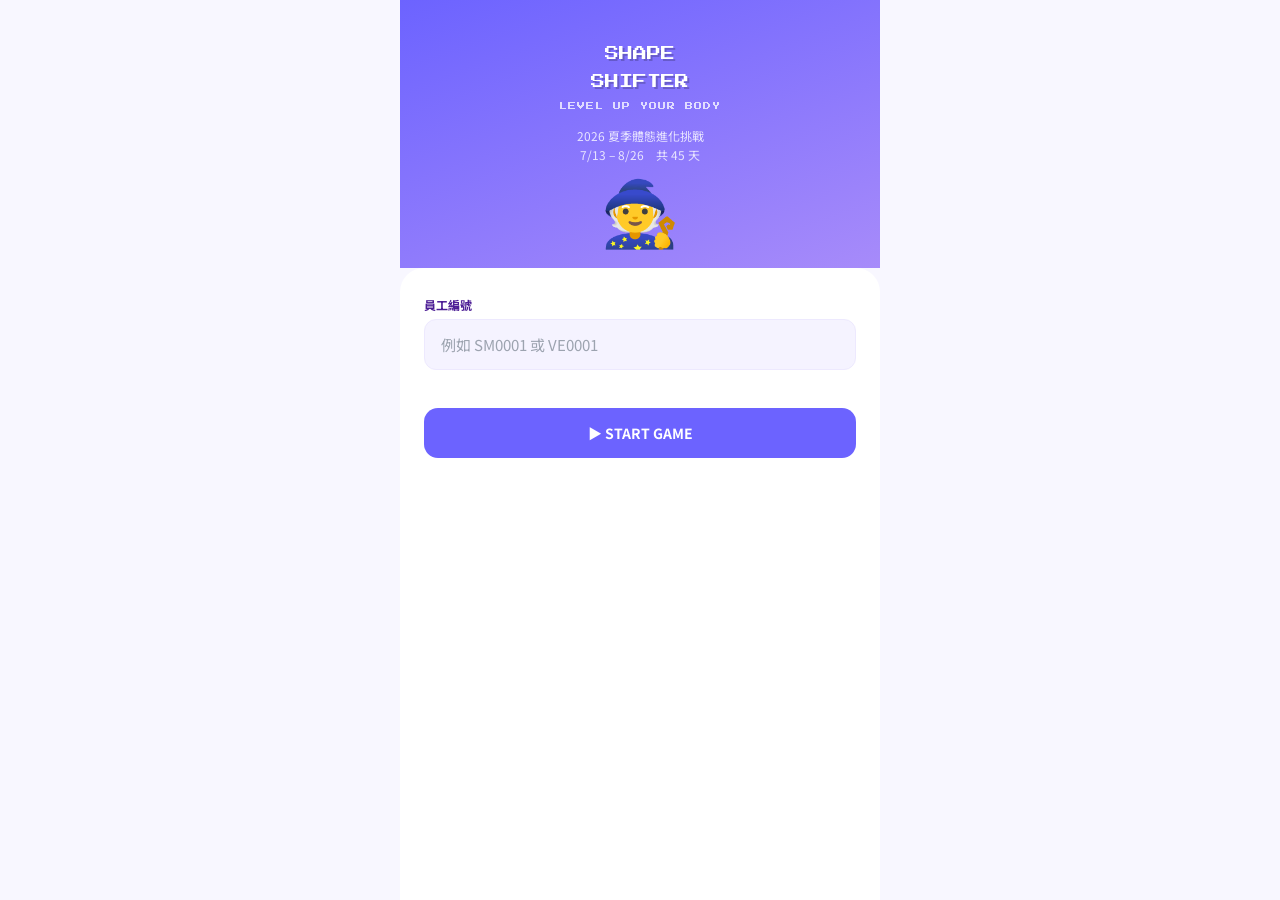
==== index.html @ 813cc16d "Add files via upload" ====
<!DOCTYPE html>
<html lang="zh-TW">
<head>
<meta charset="UTF-8">
<meta name="viewport" content="width=device-width,initial-scale=1,maximum-scale=1,user-scalable=no">
<title>ShapeShifter: Level Up Your Body</title>
<link href="https://fonts.googleapis.com/css2?family=Press+Start+2P&family=Noto+Sans+TC:wght@400;500;700&display=swap" rel="stylesheet">
<style>
:root{
  --purple:#6c63ff;--purple-light:#a78bfa;--purple-pale:#f5f3ff;--purple-border:#ede9fe;
  --purple-dark:#4c1d95;--purple-mid:#7c3aed;
  --gold:#ffd700;--green:#10b981;--orange:#f59e0b;--red:#ef4444;
  --text-dark:#1f2937;--text-mid:#6b7280;--text-light:#9ca3af;
  --white:#ffffff;--bg:#f8f7ff;
}
*{box-sizing:border-box;margin:0;padding:0;-webkit-tap-highlight-color:transparent}
html,body{height:100%;overflow:hidden;font-family:'Noto Sans TC',sans-serif}
body{background:var(--bg);color:var(--text-dark);max-width:480px;margin:0 auto;position:relative}

/* ── APP SHELL ── */
#app{height:100vh;display:flex;flex-direction:column}
#scroll{flex:1;overflow-y:auto;-webkit-overflow-scrolling:touch;background:var(--bg)}
#footer{flex-shrink:0;padding:12px 16px;background:var(--white);border-top:1px solid var(--purple-border);display:none}
#footer.show{display:flex;gap:8px}

/* ── SCREENS ── */
.scr{display:none;min-height:100%}
.scr.on{display:block}

/* ── LOGIN ── */
#scr-login{display:flex;flex-direction:column;min-height:100vh}
.login-hero{background:linear-gradient(160deg,var(--purple) 0%,var(--purple-light) 100%);padding:40px 24px 28px;text-align:center;flex-shrink:0}
.login-pixel-title{font-family:'Press Start 2P',monospace;font-size:14px;color:var(--white);line-height:2;margin-bottom:6px;text-shadow:2px 2px 0 rgba(0,0,0,.2)}
.login-tagline{font-family:'Press Start 2P',monospace;font-size:8px;color:rgba(255,255,255,.75);margin-bottom:16px;letter-spacing:1px}
.login-date{font-size:12px;color:rgba(255,255,255,.8);margin-bottom:12px;line-height:1.6}
.login-chars{font-size:64px;margin-bottom:0;line-height:1;display:block}
.login-body{background:var(--white);border-radius:24px 24px 0 0;padding:28px 24px;flex:1;margin-top:0}
.login-label{font-size:12px;font-weight:700;color:var(--purple-dark);margin-bottom:6px}
.inp{width:100%;background:var(--purple-pale);border:1.5px solid var(--purple-border);border-radius:12px;padding:14px 16px;font-size:15px;font-family:'Noto Sans TC',sans-serif;color:var(--purple-dark);outline:none;transition:border-color .2s;-webkit-appearance:none}
.inp:focus{border-color:var(--purple)}
.inp::placeholder{color:var(--text-light)}
.err{font-size:12px;color:var(--red);min-height:18px;margin:6px 0 0}
.btn-main{width:100%;padding:15px;border:none;border-radius:14px;background:var(--purple);color:var(--white);font-size:14px;font-weight:700;font-family:'Noto Sans TC',sans-serif;cursor:pointer;transition:opacity .15s,transform .1s;margin-top:14px}
.btn-main:active{transform:scale(.97);opacity:.9}
.btn-back{width:80px;flex-shrink:0;padding:14px;border:1.5px solid var(--purple-border);border-radius:14px;background:var(--white);color:var(--purple-mid);font-size:13px;font-weight:700;font-family:'Noto Sans TC',sans-serif;cursor:pointer}
.btn-skip{background:none;border:none;color:var(--text-light);font-size:12px;text-decoration:underline;padding:10px;cursor:pointer;display:block;margin:8px auto 0;font-family:'Noto Sans TC',sans-serif}

/* ── STEP BAR ── */
.stepbar{display:flex;align-items:center;padding:14px 20px;background:var(--white);border-bottom:1px solid var(--purple-border);flex-shrink:0}
.si{display:flex;flex-direction:column;align-items:center;gap:4px;flex:1}
.si-dot{width:30px;height:30px;border-radius:50%;font-size:12px;font-weight:700;display:flex;align-items:center;justify-content:center;transition:all .3s}
.si-dot.done{background:var(--green);color:var(--white)}
.si-dot.now{background:var(--purple);color:var(--white);box-shadow:0 0 0 4px var(--purple-border)}
.si-dot.wait{background:var(--purple-pale);color:var(--text-light);border:1.5px solid var(--purple-border)}
.si-lbl{font-size:9px;font-weight:700}
.si-lbl.done{color:var(--green)}
.si-lbl.now{color:var(--purple)}
.si-lbl.wait{color:var(--text-light)}
.si-line{flex:1;height:2px;border-radius:2px;margin-bottom:18px}
.si-line.done{background:var(--green)}
.si-line.wait{background:var(--purple-border)}

/* ── STEP PAGES ── */
.step-body{padding:20px 20px 0;display:flex;flex-direction:column;min-height:calc(100vh - 120px)}
.step-title{font-size:17px;font-weight:700;color:var(--purple-dark);margin-bottom:5px}
.step-sub{font-size:12px;color:var(--purple-mid);margin-bottom:20px;line-height:1.6}

/* ── GROUP SELECT ── */
.group-tabs{display:grid;grid-template-columns:1fr 1fr;gap:10px;margin-bottom:16px}
.gtab{padding:14px 8px;border-radius:14px;text-align:center;font-size:13px;font-weight:700;cursor:pointer;border:2px solid var(--purple-border);color:var(--text-light);background:var(--purple-pale);transition:all .2s}
.gtab.fat-on{border-color:#fb923c;color:#c2410c;background:#fff7ed}
.gtab.muscle-on{border-color:#60a5fa;color:#1d4ed8;background:#eff6ff}
.group-lock{font-size:11px;color:var(--text-light);background:var(--purple-pale);border-radius:8px;padding:8px 12px;margin-bottom:16px;line-height:1.5}

/* ── CHAR GRID ── */
.char-grid{display:grid;grid-template-columns:repeat(3,1fr);gap:8px}
.char-card{background:var(--white);border:2px solid var(--purple-border);border-radius:14px;padding:12px 6px;text-align:center;cursor:pointer;transition:all .15s}
.char-card:active{transform:scale(.95)}
.char-card.sel{border-color:var(--purple);background:var(--purple-pale);box-shadow:0 0 0 3px var(--purple-border)}
.char-em{font-size:28px;margin-bottom:6px}
.char-nm{font-size:12px;font-weight:700;color:var(--purple-dark)}
.char-sl{font-size:9px;color:var(--purple-mid);margin-top:3px;line-height:1.4}

/* ── INBODY FORM ── */
.form-group{margin-bottom:16px}
.form-lbl{font-size:12px;font-weight:700;color:var(--purple-dark);margin-bottom:6px;display:block}
.unit-row{display:flex;gap:8px;align-items:center}
.unit-tag{font-size:13px;color:var(--text-mid);white-space:nowrap}

/* ── HUD ── */
.hud{background:linear-gradient(135deg,var(--purple),var(--purple-light));padding:12px 16px;display:flex;align-items:center;gap:12px}
.hud-ava{width:46px;height:46px;background:rgba(255,255,255,.2);border-radius:50%;display:flex;align-items:center;justify-content:center;font-size:22px;border:2px solid rgba(255,255,255,.5);flex-shrink:0}
.hud-info{flex:1;min-width:0}
.hud-name{font-size:14px;font-weight:700;color:var(--white);white-space:nowrap;overflow:hidden;text-overflow:ellipsis}
.hud-title{font-size:10px;color:rgba(255,255,255,.8);margin-top:2px}
.hud-lv{height:4px;background:rgba(255,255,255,.25);border-radius:2px;margin-top:6px;overflow:hidden}
.hud-lv-fill{height:4px;background:var(--white);border-radius:2px;transition:width .6s}
.hud-lv-hint{font-size:9px;color:rgba(255,255,255,.7);margin-top:2px}
.hud-pts{text-align:right;flex-shrink:0}
.hud-pts-n{font-size:22px;font-weight:700;color:var(--white);line-height:1}
.hud-pts-l{font-size:10px;color:rgba(255,255,255,.75)}

/* ── MAP ── */
.map-wrap{background:#13103a;padding:10px 14px;border-bottom:1px solid var(--purple-border)}
.map-lbl{font-family:'Press Start 2P',monospace;font-size:7px;color:#a78bfa;margin-bottom:6px}

/* ── SECTION ── */
.sec-hd{font-size:13px;font-weight:700;color:var(--text-mid);margin:14px 16px 8px;display:flex;align-items:center;justify-content:space-between}
.sec-btn{font-size:11px;padding:3px 10px;border:1px solid var(--purple-border);border-radius:8px;background:var(--white);cursor:pointer;color:var(--purple-mid)}

/* ── QUEST ── */
.quest-list{padding:0 12px;display:flex;flex-direction:column;gap:8px}
.quest-item{background:var(--white);border:1px solid var(--purple-border);border-radius:14px;padding:11px 13px;display:flex;align-items:center;gap:10px;box-shadow:0 1px 3px rgba(108,99,255,.06)}
.q-icon{width:36px;height:36px;border-radius:10px;display:flex;align-items:center;justify-content:center;font-size:18px;flex-shrink:0}
.q-body{flex:1;min-width:0}
.q-title{font-size:12px;font-weight:700;color:var(--purple-dark)}
.q-desc{font-size:10px;color:var(--purple-mid);margin-top:2px}
.q-btn{font-size:11px;padding:6px 10px;border-radius:9px;border:none;font-weight:700;cursor:pointer;white-space:nowrap;flex-shrink:0;font-family:'Noto Sans TC',sans-serif}
.q-btn.todo{background:var(--purple-pale);color:var(--purple)}
.q-btn.pending{background:#fff3cd;color:#856404}
.q-btn.done{background:#d4edda;color:#155724}

/* ── WEEKLY ── */
.weekly-card{background:var(--white);border:1px solid var(--purple-border);border-radius:14px;padding:12px 14px;margin:0 12px;box-shadow:0 1px 3px rgba(108,99,255,.06)}
.w-row{display:flex;align-items:center;gap:8px;margin-bottom:8px}
.w-row:last-child{margin-bottom:0}
.w-lbl{font-size:11px;font-weight:700;color:var(--purple-dark);width:68px;flex-shrink:0}
.w-slots{display:flex;gap:5px;flex:1}
.w-slot{width:30px;height:30px;border-radius:8px;border:1.5px solid var(--purple-border);display:flex;align-items:center;justify-content:center;font-size:13px;background:var(--purple-pale)}
.w-slot.done{background:#d4edda;border-color:#28a745}
.w-slot.combo{background:#fff3cd;border-color:#ffc107}
.w-bonus{font-size:10px;color:var(--orange);font-weight:700}
.w-bonus.dim{color:var(--text-light);font-weight:400}

/* ── JELLY ── */
.jelly-card{background:var(--white);border:1px solid var(--purple-border);border-radius:14px;padding:12px 14px;margin:0 12px;display:flex;align-items:flex-start;gap:10px;box-shadow:0 1px 3px rgba(108,99,255,.06)}
.jelly-slots{display:flex;gap:5px;margin-top:6px}
.j-slot{width:26px;height:26px;border-radius:50%;border:1.5px solid var(--purple-border);display:flex;align-items:center;justify-content:center;font-size:13px;background:var(--purple-pale)}
.j-slot.earned{background:#d4edda;border-color:#28a745}
.jelly-pb{height:4px;background:var(--purple-pale);border-radius:2px;overflow:hidden;margin-top:6px}
.jelly-pf{height:4px;background:var(--green);border-radius:2px;transition:width .5s}

/* ── REWARDS ── */
.reward-grid{display:grid;grid-template-columns:1fr 1fr;gap:8px;padding:0 12px}
.reward-card{background:var(--white);border:1px solid var(--purple-border);border-radius:14px;padding:12px;text-align:center;box-shadow:0 1px 3px rgba(108,99,255,.06)}
.r-icon{font-size:26px;margin-bottom:6px}
.r-title{font-size:12px;font-weight:700;color:var(--purple-dark);margin-bottom:4px}
.r-cond{font-size:10px;color:var(--purple-mid);line-height:1.5}
.r-pb{height:4px;background:var(--purple-pale);border-radius:2px;margin-top:8px;overflow:hidden}
.r-pf{height:4px;border-radius:2px;transition:width .5s}
.r-val{font-size:10px;color:var(--text-light);margin-top:5px}

/* ── RANK FILTER ── */
.rank-filter-btn{padding:6px 14px;border-radius:20px;border:1.5px solid var(--purple-border);background:var(--white);color:var(--text-mid);font-size:12px;font-weight:700;cursor:pointer;font-family:'Noto Sans TC',sans-serif;transition:all .15s}
.rank-filter-btn.active{background:var(--purple);border-color:var(--purple);color:var(--white)}
.rank-filter-btn:active{transform:scale(.95)}
.rank-card{background:var(--white);border:1px solid var(--purple-border);border-radius:14px;padding:12px;margin:0 12px;box-shadow:0 1px 3px rgba(108,99,255,.06)}
.rank-row{display:flex;align-items:center;gap:8px;padding:7px 0;border-bottom:1px solid var(--purple-border)}
.rank-row:last-child{border-bottom:none}
.rank-row.me{background:var(--purple-pale);border-radius:10px;padding:7px 8px;margin:0 -8px}
.rn{width:24px;height:24px;border-radius:50%;display:flex;align-items:center;justify-content:center;font-size:11px;font-weight:700;flex-shrink:0}
.rn.g{background:var(--gold);color:#3a2a00}
.rn.s{background:#e2e8f0;color:#475569}
.rn.b{background:#fde8d0;color:#9a3412}
.rn.n{background:var(--purple-pale);color:var(--text-light)}
.r-name{flex:1;font-size:13px;color:var(--text-dark)}
.r-pts{font-size:13px;font-weight:700;color:var(--purple)}
.r-tag{font-size:10px;padding:2px 6px;border-radius:6px}

/* ── SPELL ── */
.spell-card{background:var(--white);border:1px solid var(--purple-border);border-radius:14px;padding:12px 14px;margin:0 12px;box-shadow:0 1px 3px rgba(108,99,255,.06)}
.spell-boxes{display:flex;gap:4px;flex-wrap:wrap;margin:8px 0}
.sbox{width:28px;height:32px;border-radius:6px;border:1.5px solid var(--purple-border);display:flex;align-items:center;justify-content:center;font-size:13px;font-weight:700;background:var(--purple-pale);color:var(--text-light)}
.sbox.f{background:var(--purple-pale);border-color:var(--purple);color:var(--purple)}
.sbox.c{background:#d4edda;border-color:#28a745;color:#155724}

/* ── PROFILE ── */
.profile-section{padding:0 12px 10px}
.profile-card{background:var(--white);border:1px solid var(--purple-border);border-radius:14px;padding:14px;margin-bottom:10px;box-shadow:0 1px 3px rgba(108,99,255,.06)}
.p-row{display:flex;align-items:center;justify-content:space-between;padding:7px 0;border-bottom:1px solid var(--purple-border)}
.p-row:last-child{border-bottom:none}
.p-lbl{font-size:12px;color:var(--text-mid)}
.p-val{font-size:13px;font-weight:700;color:var(--purple-dark)}
.p-badge{font-size:12px;padding:3px 10px;border-radius:8px;font-weight:700}
.lock-tag{font-size:10px;color:var(--text-light);padding:2px 7px;background:var(--purple-pale);border-radius:6px}
.change-btn{width:100%;padding:10px;background:var(--purple-pale);border:1px solid var(--purple-border);border-radius:10px;color:var(--purple);cursor:pointer;font-size:13px;font-weight:700;margin-top:10px;font-family:'Noto Sans TC',sans-serif}
.logout-btn{width:calc(100% - 24px);margin:0 12px;padding:12px;background:var(--white);border:1.5px solid #fca5a5;border-radius:12px;color:var(--red);cursor:pointer;font-size:13px;font-weight:700;font-family:'Noto Sans TC',sans-serif}

/* ── NAV BAR ── */
.nav-bar{position:fixed;bottom:0;left:50%;transform:translateX(-50%);width:100%;max-width:480px;background:var(--white);border-top:1px solid var(--purple-border);display:none;z-index:100}
.nav-bar.show{display:flex}
.nav-btn{flex:1;padding:10px 0 12px;background:none;border:none;font-size:10px;font-weight:700;color:var(--text-light);cursor:pointer;display:flex;flex-direction:column;align-items:center;gap:3px;font-family:'Noto Sans TC',sans-serif}
.nav-btn .ni{font-size:20px}
.nav-btn.active{color:var(--purple)}

/* ── UPLOAD MODAL ── */
.modal-bg{display:none;position:fixed;inset:0;background:rgba(76,29,149,.6);z-index:200;align-items:flex-end;justify-content:center}
.modal-bg.open{display:flex}
.modal-sheet{background:var(--white);border-radius:24px 24px 0 0;padding:20px;width:100%;max-width:480px;max-height:90vh;overflow-y:auto}
.modal-title{font-size:15px;font-weight:700;color:var(--purple-dark);margin-bottom:4px}
.modal-desc{font-size:12px;color:var(--purple-mid);margin-bottom:12px}
.upload-zone{border:2px dashed var(--purple-border);border-radius:14px;padding:28px 20px;text-align:center;cursor:pointer;background:var(--purple-pale);transition:border-color .2s}
.upload-zone:active{border-color:var(--purple)}
.upload-zone input{display:none}
.preview-wrap{width:55%;aspect-ratio:9/16;margin:12px auto;border-radius:12px;overflow:hidden;display:none;background:var(--purple-pale);border:1px solid var(--purple-border)}
.preview-wrap img{width:100%;height:100%;object-fit:contain}
.upload-ok{background:#d4edda;border:1px solid #28a745;color:#155724;border-radius:10px;padding:10px;text-align:center;font-size:13px;font-weight:700;margin-top:10px;display:none}
.modal-btns{display:flex;gap:8px;margin-top:12px}

.q-weekly{display:flex;align-items:center;gap:3px;margin-top:5px;flex-wrap:wrap}
.q-dot{width:16px;height:16px;border-radius:4px;display:flex;align-items:center;justify-content:center;font-size:9px;font-weight:700;border:1px solid var(--purple-border);background:var(--purple-pale);color:var(--text-light)}
.q-dot.done{background:#d4edda;border-color:#28a745;color:#155724}
.q-dot.combo{background:#fff3cd;border-color:#ffc107;color:#856404}
.q-weekly-txt{font-size:10px;color:var(--purple-mid);margin-left:2px}
.team-card{background:var(--white);border:1px solid var(--purple-border);border-radius:14px;padding:14px;margin:0 12px 10px;box-shadow:0 1px 3px rgba(108,99,255,.06)}
.team-header{display:flex;align-items:center;justify-content:space-between;margin-bottom:10px}
.team-name{font-size:15px;font-weight:700;color:var(--purple-dark)}
.team-code{font-size:11px;color:var(--text-light);background:var(--purple-pale);padding:3px 8px;border-radius:6px}
.team-member{display:flex;align-items:center;gap:8px;padding:7px 0;border-bottom:1px solid var(--purple-border)}
.team-member:last-child{border-bottom:none}
.team-member-name{flex:1;font-size:13px;color:var(--text-dark)}
.team-member-pts{font-size:13px;font-weight:700;color:var(--purple)}
.team-member-tag{font-size:10px;padding:2px 6px;border-radius:6px}
.team-join-area{display:flex;flex-direction:column;gap:10px}
.team-join-inp{display:flex;gap:8px}
.reward-choice{background:var(--purple-pale);border:2px solid var(--purple-border);border-radius:14px;padding:14px;cursor:pointer;transition:all .15s}
.reward-choice:active{transform:scale(.97)}
.reward-choice.selected{border-color:var(--purple);background:#ede9fe;box-shadow:0 0 0 3px var(--purple-border)}
.toast{position:fixed;bottom:90px;left:50%;transform:translateX(-50%);background:var(--purple-dark);color:var(--white);padding:10px 20px;border-radius:12px;font-size:13px;font-weight:700;z-index:300;opacity:0;transition:opacity .3s;pointer-events:none;white-space:nowrap}
.toast.show{opacity:1}
</style>
</head>
<body>
<div id="app">
  <div id="scroll">

    <!-- LOGIN -->
    <div id="scr-login" class="scr on">
      <div class="login-hero">
        <div class="login-pixel-title">SHAPE<br>SHIFTER</div>
        <div class="login-tagline">LEVEL UP YOUR BODY</div>
        <div class="login-date">2026 夏季體態進化挑戰<br>7/13 – 8/26　共 45 天</div>
        <div class="login-chars">🧙</div>
      </div>
      <div class="login-body">
        <div class="login-label">員工編號</div>
        <input class="inp" id="emp-inp" type="text" placeholder="例如 SM0001 或 VE0001" autocomplete="off" autocapitalize="characters"/>
        <div class="err" id="login-err"></div>
        <button class="btn-main" id="btn-login">▶ START GAME</button>
      </div>
    </div>

    <!-- STEP 2: GROUP & CHAR -->
    <div id="scr-group" class="scr">
      <div class="stepbar">
        <div class="si"><div class="si-dot done">✓</div><div class="si-lbl done">登入</div></div>
        <div class="si-line done"></div>
        <div class="si"><div class="si-dot now">2</div><div class="si-lbl now">角色</div></div>
        <div class="si-line wait"></div>
        <div class="si"><div class="si-dot wait">3</div><div class="si-lbl wait">暱稱</div></div>
        <div class="si-line wait"></div>
        <div class="si"><div class="si-dot wait">4</div><div class="si-lbl wait">目標</div></div>
      </div>
      <div class="step-body">
        <div class="step-title" id="group-title">選擇組別與角色</div>
        <div class="step-sub" id="group-sub">組別選定後不能更換，角色之後隨時可改</div>
        <div class="group-tabs" id="group-tabs">
          <div class="gtab" id="tab-fat">⚡ 減脂組</div>
          <div class="gtab" id="tab-muscle">💪 增肌組</div>
        </div>
        <div class="group-lock" id="group-lock">⚠️ 組別選定後即開始你的進化旅程，無法更換</div>
        <div class="char-grid" id="char-grid"></div>
      </div>
    </div>

    <!-- STEP 3: NICKNAME -->
    <div id="scr-nick" class="scr">
      <div class="stepbar">
        <div class="si"><div class="si-dot done">✓</div><div class="si-lbl done">登入</div></div>
        <div class="si-line done"></div>
        <div class="si"><div class="si-dot done">✓</div><div class="si-lbl done">角色</div></div>
        <div class="si-line done"></div>
        <div class="si"><div class="si-dot now">3</div><div class="si-lbl now">暱稱</div></div>
        <div class="si-line wait"></div>
        <div class="si"><div class="si-dot wait">4</div><div class="si-lbl wait">目標</div></div>
      </div>
      <div class="step-body">
        <div class="step-title">設定冒險者暱稱</div>
        <div class="step-sub">排行榜上顯示的名稱，之後隨時可改</div>
        <input class="inp" id="nick-inp" type="text" placeholder="輸入暱稱（最多8字）" maxlength="8" autocomplete="off"/>
        <div class="err" id="nick-err"></div>
      </div>
    </div>

    <!-- STEP 4: INBODY -->
    <div id="scr-inbody" class="scr">
      <div class="stepbar">
        <div class="si"><div class="si-dot done">✓</div><div class="si-lbl done">登入</div></div>
        <div class="si-line done"></div>
        <div class="si"><div class="si-dot done">✓</div><div class="si-lbl done">角色</div></div>
        <div class="si-line done"></div>
        <div class="si"><div class="si-dot done">✓</div><div class="si-lbl done">暱稱</div></div>
        <div class="si-line done"></div>
        <div class="si"><div class="si-dot now">4</div><div class="si-lbl now">目標</div></div>
      </div>
      <div class="step-body">
        <div class="step-title">設定體態目標</div>
        <div class="step-sub">根據 InBody 前測數據填寫差距即可，不需填真實數值，保護隱私。</div>
        <div id="inbody-form"></div>
        <button class="btn-skip" id="btn-skip">跳過，稍後再填</button>
      </div>
    </div>

    <!-- MAIN -->
    <div id="scr-main" class="scr" style="padding-bottom:70px">
      <div class="hud">
        <div class="hud-ava" id="hud-ava">⚔️</div>
        <div class="hud-info">
          <div class="hud-name" id="hud-name">冒險者</div>
          <div class="hud-title" id="hud-title">體態實習生</div>
          <div class="hud-lv"><div class="hud-lv-fill" id="hud-lv-fill" style="width:0%"></div></div>
          <div class="hud-lv-hint" id="hud-lv-hint"></div>
        </div>
        <div class="hud-pts">
          <div class="hud-pts-n" id="hud-pts">0</div>
          <div class="hud-pts-l">積分</div>
          <div style="margin-top:4px"><button id="btn-refresh" style="font-size:9px;padding:2px 6px;border:1px solid rgba(255,255,255,.4);border-radius:6px;background:transparent;color:rgba(255,255,255,.8);cursor:pointer">↻ 更新</button></div>
        </div>
      </div>

      <div class="map-wrap">
        <div class="map-lbl">45-DAY QUEST　DAY <span id="map-day">1</span>/45</div>
        <div style="overflow-x:auto">
          <svg id="map-svg" viewBox="0 0 640 90" width="100%" style="display:block;min-width:320px">
            <rect width="640" height="90" fill="#1a1a3a"/>
            <rect x="0" y="58" width="640" height="32" fill="#2d1b69"/>
            <rect x="0" y="52" width="640" height="8" fill="#3d2b79"/>
            <!-- 樹木裝飾 -->
            <rect x="20" y="28" width="10" height="24" fill="#4a2d9a"/>
            <rect x="14" y="16" width="22" height="16" fill="#6c63ff"/>
            <rect x="80" y="32" width="8" height="20" fill="#4a2d9a"/>
            <rect x="74" y="22" width="20" height="14" fill="#6c63ff"/>
            <rect x="390" y="26" width="10" height="24" fill="#4a2d9a"/>
            <rect x="384" y="14" width="22" height="16" fill="#6c63ff"/>
            <!-- 終點城堡 -->
            <rect x="552" y="14" width="20" height="38" fill="#a78bfa"/>
            <rect x="555" y="4" width="14" height="14" fill="#c4b5fd"/>
            <rect x="551" y="0" width="22" height="6" fill="#ede9fe"/>
            <rect x="560" y="-4" width="5" height="8" fill="#ede9fe"/>
            <text x="572" y="12" fill="#ffd700" font-size="10" font-family="monospace">★</text>
            <!-- 格子和角色 -->
            <g id="map-cells"></g>
            <g id="player-dot">
              <ellipse cx="0" cy="54" rx="9" ry="4" fill="#a78bfa" opacity="0.4"/>
              <rect x="-6" y="40" width="12" height="14" rx="2" fill="#e8b87a"/>
              <rect x="-4" y="33" width="8" height="9" rx="4" fill="#f5c9a0"/>
              <ellipse cx="-1.5" cy="37" rx="1.3" ry="1.6" fill="#3a2010"/>
              <ellipse cx="2.5" cy="37" rx="1.3" ry="1.6" fill="#3a2010"/>
              <ellipse cx="-1" cy="36.3" rx=".5" ry=".5" fill="#fff"/>
              <ellipse cx="3" cy="36.3" rx=".5" ry=".5" fill="#fff"/>
              <rect x="-6" y="54" width="5" height="5" rx="1" fill="#6c63ff"/>
              <rect x="1" y="54" width="5" height="5" rx="1" fill="#6c63ff"/>
              <rect x="-10" y="42" width="5" height="8" rx="2" fill="#6c63ff"/>
              <rect x="5" y="42" width="5" height="8" rx="2" fill="#6c63ff"/>
            </g>
          </svg>
        </div>
        <div style="display:flex;gap:10px;padding:6px 0 2px;flex-wrap:wrap">
          <span style="font-size:10px;color:var(--purple-mid);display:flex;align-items:center;gap:4px"><span style="width:12px;height:8px;background:#4caf50;border-radius:2px;display:inline-block"></span>已完成</span>
          <span style="font-size:10px;color:var(--purple-mid);display:flex;align-items:center;gap:4px"><span style="width:12px;height:8px;background:var(--gold);border-radius:2px;display:inline-block"></span>今天</span>
          <span style="font-size:10px;color:var(--purple-mid);display:flex;align-items:center;gap:4px"><span style="width:12px;height:8px;background:#3d2b79;border-radius:2px;display:inline-block"></span>未來</span>
        </div>
      </div>

      <div class="sec-hd">今日任務</div>
      <div class="quest-list">
        <div class="quest-item">
          <div class="q-icon" style="background:#f0fdf4">🥗</div>
          <div class="q-body">
            <div class="q-title">【今日熱量】飲食打卡</div>
            <div class="q-desc">上傳 WonderFood-AI 日統計截圖　每天+1分</div>
            <div class="q-weekly" id="weekly-diet"></div>
          </div>
          <button class="q-btn todo" id="qbtn-diet">▶ 上傳</button>
        </div>
        <div class="quest-item">
          <div class="q-icon" style="background:#fef9c3">🏅</div>
          <div class="q-body">
            <div class="q-title">【均衡滿分】健康達標</div>
            <div class="q-desc">週達4次+4分，第5-7次各+2分，最高10分</div>
            <div class="q-weekly" id="weekly-health"></div>
          </div>
          <button class="q-btn todo" id="qbtn-health">▶ 上傳</button>
        </div>
        <div class="quest-item">
          <div class="q-icon" style="background:#eff6ff">🏋️</div>
          <div class="q-body">
            <div class="q-title">【汗水閃耀】運動打卡</div>
            <div class="q-desc">週積分：1/1/3/1/1/3/0，第3、6次爆擊+3</div>
            <div class="q-weekly" id="weekly-sport"></div>
          </div>
          <button class="q-btn todo" id="qbtn-sport">▶ 上傳</button>
        </div>
      </div>

      <div class="sec-hd">活動任務</div>
      <div class="quest-list">
        <div class="quest-item">
          <div class="q-icon" style="background:#fff7ed">📸</div>
          <div class="q-body">
            <div class="q-title">【變身日記】照片＋心得</div>
            <div class="q-desc">3張照片＋100字心得　+5分／整個活動僅1次</div>
          </div>
          <button class="q-btn todo" id="qbtn-photo">▶ 上傳</button>
        </div>
      </div>
      <!-- 進階挑戰（變身日記審核通過後顯示） -->
      <div id="advanced-challenge" style="display:none;background:linear-gradient(135deg,#fef3c7,#fff7ed);border:1px solid #fcd34d;border-radius:14px;padding:14px;margin:8px 12px 0;box-shadow:0 1px 3px rgba(251,191,36,.2)">
        <div style="font-size:13px;font-weight:700;color:#92400e;margin-bottom:6px">✨ 進階挑戰解鎖！</div>
        <div style="font-size:11px;color:#b45309;line-height:1.7;margin-bottom:10px">
          在 Threads 以個人帳戶發文，分享你的體態進化故事，瀏覽次數超過 5,000 次可獲得加碼獎金 <b>$1,000</b>！<br>
          發文前須填寫申請表單，待品牌行銷審核後才可發文。
        </div>
        <div style="display:flex;gap:8px;flex-wrap:wrap">
          <a href="https://docs.google.com/spreadsheets/d/1nSf_bGyBj39ZEykasSH-k2sxrKKRSShdnqyoskNakJQ/edit?gid=0#gid=0" target="_blank"
            style="flex:1;padding:9px;background:#f59e0b;border-radius:9px;color:#fff;font-size:12px;font-weight:700;text-align:center;text-decoration:none">📋 填寫發文申請表單</a>
          <a href="https://docs.google.com/document/d/1qwvg30xo8fdvUyMfez8Y-4S-D2fOzbsbsJsLum_11PY/edit?tab=t.swjv0ze49grs" target="_blank"
            style="flex:1;padding:9px;background:#fff;border:1px solid #fcd34d;border-radius:9px;color:#92400e;font-size:12px;font-weight:700;text-align:center;text-decoration:none">📖 查看撰文說明</a>
        </div>
      </div>

      <div class="sec-hd">🧡 馬甲果凍進度</div>
      <div class="jelly-card">
        <div style="font-size:28px;flex-shrink:0">🧡</div>
        <div style="flex:1">
          <div style="font-size:12px;font-weight:700;color:var(--purple-dark);margin-bottom:2px">【m2美度】超能馬甲果凍</div>
          <div style="font-size:10px;color:var(--purple-mid)">連續10天登入＋飲食打卡 → 兌換一次（最多4次）</div>
          <div class="jelly-pb"><div class="jelly-pf" id="jelly-bar" style="width:0%"></div></div>
          <div style="font-size:10px;color:var(--text-light);margin-top:3px" id="jelly-hint">連續 0/10 天</div>
          <div class="jelly-slots" id="jelly-slots"></div>
        </div>
      </div>

      <div class="sec-hd">寶藏庫</div>
      <div class="reward-grid">
        <div class="reward-card">
          <div class="r-icon">🗝️</div>
          <div class="r-title">完賽禮</div>
          <div class="r-cond">變身日記＋總積分達45分</div>
          <div class="r-pb"><div class="r-pf" id="pb-c" style="background:var(--gold);width:0%"></div></div>
          <div class="r-val" id="pv-c">未達成</div>
        </div>
        <div class="reward-card">
          <div class="r-icon">🏆</div>
          <div class="r-title">競賽獎</div>
          <div class="r-cond">前三名<br>$3,000–$10,000</div>
          <div class="r-pb"><div class="r-pf" id="pb-r" style="background:#60a5fa;width:0%"></div></div>
          <div class="r-val" id="pv-r">排行計算中</div>
        </div>
      </div>

      <div class="sec-hd">即時戰報 <button class="sec-btn" id="btn-rank-reload">↻ 更新</button></div>
      <div style="display:flex;gap:6px;padding:0 12px;margin-bottom:8px">
        <button class="rank-filter-btn active" id="rank-filter-all" data-filter="">🏆 綜合</button>
        <button class="rank-filter-btn" id="rank-filter-fat" data-filter="fat">⚡ 減脂組</button>
        <button class="rank-filter-btn" id="rank-filter-muscle" data-filter="muscle">💪 增肌組</button>
        <button class="rank-filter-btn" id="rank-filter-team" data-filter="team">👥 我的隊伍</button>
      </div>
      <div class="rank-card" id="rank-wrap">
        <div style="text-align:center;font-size:12px;color:var(--text-light);padding:10px">點「更新」載入排行榜</div>
      </div>

      <div class="sec-hd">拼字挑戰</div>
      <div class="spell-card">
        <div style="font-size:11px;color:var(--purple-mid)">每滿8分獲得隨機字母，集齊 SHINYBRANDS → 🎉 Bonus！</div>
        <div class="spell-boxes" id="spell-boxes"></div>
        <div style="font-size:11px;color:var(--text-light)" id="spell-status">尚未收集任何字母</div>
      </div>
    </div>

    <!-- PROFILE -->
    <div id="scr-profile" class="scr" style="padding:12px 0 80px">
      <div class="sec-hd" style="margin-top:4px">我的資料</div>
      <div class="profile-section">
        <div class="profile-card">
          <div class="p-row"><span class="p-lbl">員工編號</span><span class="p-val" id="p-empid">—</span></div>
          <div class="p-row">
            <span class="p-lbl">組別</span>
            <div style="display:flex;align-items:center;gap:6px">
              <span class="p-badge" id="p-group">—</span>
              <span class="lock-tag">🔒 鎖定</span>
            </div>
          </div>
          <div class="p-row"><span class="p-lbl">累積積分</span><span class="p-val" id="p-pts" style="color:var(--purple)">0 分</span></div>
        </div>

        <div class="sec-hd" style="margin:0 0 8px">角色（可更換）</div>
        <div class="profile-card" style="text-align:center">
          <div style="font-size:40px;margin-bottom:6px" id="p-char-em">⚔️</div>
          <div style="font-size:15px;font-weight:700;color:var(--purple-dark)" id="p-char-nm">—</div>
          <div style="font-size:11px;color:var(--purple-mid);margin-top:3px" id="p-char-sl">—</div>
          <button class="change-btn" id="btn-change-char">更換角色</button>
        </div>

        <div class="sec-hd" style="margin:0 0 8px">暱稱（可更換）</div>
        <div class="profile-card">
          <div style="display:flex;gap:8px">
            <input class="inp" id="p-nick" type="text" placeholder="輸入新暱稱" maxlength="8" style="flex:1"/>
            <button class="btn-main" id="btn-save-nick" style="width:auto;padding:0 18px;margin-top:0;font-size:13px">儲存</button>
          </div>
        </div>

        <div class="sec-hd" style="margin:0 0 8px">👥 我的隊伍</div>
        <div id="team-section">
          <div class="loading" style="text-align:center;padding:12px;font-size:12px;color:var(--text-light)">載入中...</div>
        </div>

        <div class="sec-hd" style="margin:0 0 8px">本週 InBody 更新</div>
        <div class="profile-card">
          <div style="font-size:12px;color:var(--purple-mid);margin-bottom:12px;line-height:1.6">每週測量後更新「距離目標還差多少」，不需填真實數值。</div>
          <div id="inbody-update"></div>
          <button class="btn-main" id="btn-save-inbody" style="margin-top:10px">更新本週數據</button>
        </div>
      </div>
      <button class="logout-btn" id="btn-logout">登出</button>

      <!-- 測試模式（活動開始後可移除） -->
      <div style="margin:12px;padding:12px;background:#fff3cd;border:1px solid #ffc107;border-radius:12px">
        <div style="font-size:12px;font-weight:700;color:#856404;margin-bottom:8px">🧪 測試模式（活動開始後移除）</div>
        <div style="display:flex;gap:8px;align-items:center">
          <input id="test-day-inp" type="number" min="1" max="45" placeholder="輸入天數 1-45"
            style="flex:1;padding:8px;border:1px solid #ffc107;border-radius:8px;font-size:13px;background:#fffbeb"/>
          <button id="btn-test-day" style="padding:8px 12px;background:#f59e0b;border:none;border-radius:8px;color:#fff;font-size:12px;font-weight:700;cursor:pointer">套用</button>
          <button id="btn-test-reset" style="padding:8px 12px;background:#6b7280;border:none;border-radius:8px;color:#fff;font-size:12px;cursor:pointer">重置</button>
        </div>
        <div style="font-size:11px;color:#856404;margin-top:6px" id="test-day-status">目前：正常模式（Day <span id="test-current-day">1</span>）</div>
      </div>
    </div>

  </div><!-- end scroll -->

  <!-- FOOTER (步驟用) -->
  <div id="footer">
    <button class="btn-back" id="footer-back" style="display:none">← 返回</button>
    <button class="btn-main" id="footer-next" style="margin-top:0;flex:1">下一步 →</button>
  </div>

  <!-- NAV BAR (主畫面用) -->
  <div class="nav-bar" id="nav-bar">
    <button class="nav-btn active" id="nav-map"><span class="ni">🗺️</span>地圖</button>
    <button class="nav-btn" id="nav-rank"><span class="ni">🏆</span>排行</button>
    <button class="nav-btn" id="nav-me"><span class="ni">👤</span>我的</button>
  </div>
</div>

<!-- UPLOAD MODAL -->
<div class="modal-bg" id="upload-modal">
  <div class="modal-sheet">
    <div class="modal-title" id="modal-title">上傳打卡截圖</div>
    <div class="modal-desc" id="modal-desc">—</div>
    <div id="modal-instructions" style="display:none;background:var(--purple-pale);border-radius:10px;padding:10px 12px;margin-bottom:10px;font-size:11px;color:var(--purple-dark);line-height:1.8"></div>
    <div class="upload-zone" id="upload-zone">
      <div style="font-size:32px;margin-bottom:8px">📎</div>
      <div style="font-size:13px;color:var(--purple-mid);font-weight:700">點擊選擇截圖</div>
      <div style="font-size:11px;color:var(--text-light);margin-top:4px">支援手機截圖格式</div>
      <input type="file" id="file-inp" accept="image/*">
    </div>
    <div class="preview-wrap" id="preview-wrap"><img id="preview-img" src="" alt="預覽"/></div>
    <div class="upload-ok" id="upload-ok">✅ 截圖已選取，點下方送出完成打卡</div>
    <div class="modal-btns">
      <button class="btn-back" id="btn-cancel">取消</button>
      <button class="btn-main" id="btn-submit" style="margin-top:0;flex:1">✅ 送出打卡</button>
    </div>
  </div>
</div>

<div class="toast" id="toast"></div>

<!-- 完賽禮選擇 Modal -->
<div class="modal-bg" id="completion-modal">
  <div class="modal-sheet" style="text-align:center">
    <div style="font-size:28px;margin-bottom:8px">🎁</div>
    <div style="font-size:16px;font-weight:700;color:var(--purple-dark);margin-bottom:4px">恭喜達成完賽條件！</div>
    <div style="font-size:12px;color:var(--purple-mid);margin-bottom:16px">請選擇你的完賽禮（三選一），選定後無法更改</div>
    <div style="display:flex;flex-direction:column;gap:10px;margin-bottom:16px">
      <div class="reward-choice" id="choice-c1" data-choice="m2超能水光凍">
        <div style="font-size:22px;margin-bottom:4px">💧</div>
        <div style="font-size:13px;font-weight:700;color:var(--purple-dark)">m2 超能水光凍</div>
        <div style="font-size:11px;color:var(--purple-mid)">×10入</div>
      </div>
      <div class="reward-choice" id="choice-c2" data-choice="m2超能膠原凍">
        <div style="font-size:22px;margin-bottom:4px">✨</div>
        <div style="font-size:13px;font-weight:700;color:var(--purple-dark)">m2 超能膠原凍</div>
        <div style="font-size:11px;color:var(--purple-mid)">×10入</div>
      </div>
      <div class="reward-choice" id="choice-c3" data-choice="新普利夜酵凍">
        <div style="font-size:22px;margin-bottom:4px">🌙</div>
        <div style="font-size:13px;font-weight:700;color:var(--purple-dark)">新普利夜酵凍</div>
        <div style="font-size:11px;color:var(--purple-mid)">×10入</div>
      </div>
    </div>
    <div style="font-size:11px;color:var(--text-light);margin-bottom:12px" id="completion-selected-hint">請點選上方獎品</div>
    <div style="display:flex;gap:8px">
      <button class="btn-back" id="btn-close-completion" style="flex:0 0 80px">稍後再選</button>
      <button class="btn-main" id="btn-confirm-completion" style="margin-top:0;flex:1;opacity:.5" disabled>確認選擇</button>
    </div>
  </div>
</div>

<!-- 拼字獎勵選擇 Modal -->
<div class="modal-bg" id="spell-modal">
  <div class="modal-sheet" style="text-align:center">
    <div style="font-size:28px;margin-bottom:8px">🎉</div>
    <div style="font-size:16px;font-weight:700;color:var(--purple-dark);margin-bottom:4px">集齊 SHINYBRANDS！</div>
    <div style="font-size:12px;color:var(--purple-mid);margin-bottom:16px">請選擇你的 Bonus 獎勵（二選一），選定後無法更改</div>
    <div style="display:flex;flex-direction:column;gap:10px;margin-bottom:16px">
      <div class="reward-choice" id="choice-s1" data-choice="m2膠原C套組">
        <div style="font-size:22px;margin-bottom:4px">🌸</div>
        <div style="font-size:13px;font-weight:700;color:var(--purple-dark)">m2 超能膠原C 30入</div>
        <div style="font-size:11px;color:var(--purple-mid)">+ m2 超啾C隨行杯 ×1</div>
      </div>
      <div class="reward-choice" id="choice-s2" data-choice="新普利益生菌DX">
        <div style="font-size:22px;margin-bottom:4px">🔬</div>
        <div style="font-size:13px;font-weight:700;color:var(--purple-dark)">新普利日本專利益生菌DX</div>
        <div style="font-size:11px;color:var(--purple-mid)">30入</div>
      </div>
    </div>
    <div style="font-size:11px;color:var(--text-light);margin-bottom:12px" id="spell-selected-hint">請點選上方獎品</div>
    <div style="display:flex;gap:8px">
      <button class="btn-back" id="btn-close-spell" style="flex:0 0 80px">稍後再選</button>
      <button class="btn-main" id="btn-confirm-spell" style="margin-top:0;flex:1;opacity:.5" disabled>確認選擇</button>
    </div>
  </div>
</div>

<script type="module">
import { initializeApp } from 'https://www.gstatic.com/firebasejs/10.7.1/firebase-app.js';
import { getFirestore, doc, getDoc, updateDoc, addDoc, collection, getDocs, onSnapshot, query, where } from 'https://www.gstatic.com/firebasejs/10.7.1/firebase-firestore.js';
import { getStorage, ref as sRef, uploadBytes, getDownloadURL } from 'https://www.gstatic.com/firebasejs/10.7.1/firebase-storage.js';

const FB_CFG = {
  apiKey:"AIzaSyCRzerWEnFDmPcCcRCETsMlp8WdAT0k90E",
  authDomain:"shiny-slim-project.firebaseapp.com",
  projectId:"shiny-slim-project",
  storageBucket:"shiny-slim-project.firebasestorage.app",
  messagingSenderId:"54178644265",
  appId:"1:54178644265:web:c5a1ccf91a0d3b5ab2b738"
};
const fbApp = initializeApp(FB_CFG);
const db = getFirestore(fbApp);
const storage = getStorage(fbApp);

// ── CONSTANTS ──
const TARGET = 'SHINYBRANDS';
const START = new Date('2026-07-13');
const CHARS = {
  fat:[
    {id:'assassin',name:'刺客',emoji:'🗡️',slogan:'燃燒每一卡，消滅每一克',color:'#7c3aed',bg:'#f5f3ff'},
    {id:'hunter',  name:'獵人',emoji:'🏹',slogan:'鎖定脂肪，追蹤到底',   color:'#047857',bg:'#f0fdf4'},
    {id:'ninja',   name:'忍者',emoji:'🌀',slogan:'悄悄瘦下去，驚豔所有人',color:'#1d4ed8',bg:'#eff6ff'},
  ],
  muscle:[
    {id:'knight',  name:'騎士',emoji:'🛡️',slogan:'每一下都是鎧甲，鍛鍊出鋼鐵之軀',color:'#0369a1',bg:'#e0f2fe'},
    {id:'warrior', name:'戰士',emoji:'⚔️',slogan:'汗水澆灌肌肉，痛苦雕刻線條',    color:'#b91c1c',bg:'#fef2f2'},
    {id:'hero',    name:'勇者',emoji:'✨',slogan:'從平凡到傳說，一塊肌肉一個故事', color:'#b45309',bg:'#fffbeb'},
  ]
};
const LEVELS = [
  {min:0,  title:'體態實習生',    next:30},
  {min:30, title:'熱血冒險者 🔥', next:60},
  {min:60, title:'全能達人 🏆',   next:100},
  {min:100,title:'體態傳奇聖王 👑',next:999},
];

// ── STATE ──
let S = {
  empId:'', empName:'', group:'fat', charId:'', nickname:'',
  totalPts:0, taskPts:0, letters:[], consecutiveDays:0, jellyCount:0, jellyDelivered:0,
  targetVal:0, currentGap:0, target:'', weeklyDiet:0, weeklySport:0
};
let curScreen = 'login';
let uploadTask = null;
let selectedFile = null;
let changingChar = false;

// ── HELPERS ──
const $ = id => document.getElementById(id);
const allChars = () => [...CHARS.fat, ...CHARS.muscle];
const getChar = id => allChars().find(c => c.id === id) || CHARS.fat[0];
const getDay = () => {
  const testDay = localStorage.getItem('testDay');
  if(testDay) return parseInt(testDay);
  return Math.max(1, Math.min(Math.floor((new Date()-START)/86400000)+1, 45));
};
const getLevel = pts => {
  let lv = LEVELS[0];
  for(const l of LEVELS) if(pts >= l.min) lv = l;
  return lv;
};
const toast = msg => {
  const t = $('toast');
  t.textContent = msg;
  t.classList.add('show');
  setTimeout(() => t.classList.remove('show'), 2500);
};

// ── SCREEN MANAGER ──
function showScreen(name) {
  document.querySelectorAll('.scr').forEach(s => s.classList.remove('on'));
  $(`scr-${name}`).classList.add('on');
  $('scroll').scrollTop = 0;
  curScreen = name;
  const stepScreens = ['group','nick','inbody'];
  const mainScreens = ['main','profile'];
  const footer = $('footer');
  const navBar = $('nav-bar');
  if(name === 'login') {
    footer.className = '';
    navBar.className = 'nav-bar';
  } else if(stepScreens.includes(name)) {
    footer.className = 'show';
    $('footer-back').style.display = name !== 'group' ? 'flex' : 'none';
    navBar.className = 'nav-bar';
  } else if(mainScreens.includes(name)) {
    footer.className = '';
    navBar.className = 'nav-bar show';
  }
}

// ── LOGIN ──
async function doLogin() {
  const v = $('emp-inp').value.trim().toUpperCase();
  const err = $('login-err');
  if(!v) { err.textContent = '請輸入員工編號'; return; }
  const btn = $('btn-login');
  btn.textContent = '驗證中...';
  btn.disabled = true;
  try {
    const snap = await getDoc(doc(db, 'summer2026_employees', v));
    if(!snap.exists()) { err.textContent = '找不到此員工編號，請確認後重試'; return; }
    err.textContent = '';
    Object.assign(S, snap.data(), { empId: v, empName: snap.data().name });
    // 根據資料完整度決定進入哪個畫面
    if(S.group && S.charId && S.nickname) {
      showScreen('main');
      await loadTodayStatus();
      renderMain();
      startRealtimeListener();
    } else {
      showScreen('group');
      renderCharGrid(S.group || 'fat');
      updateGroupTabs(S.group || 'fat');
    }
  } catch(e) {
    err.textContent = '連線失敗，請稍後再試';
    console.error(e);
  } finally {
    btn.textContent = '▶ START GAME';
    btn.disabled = false;
  }
}

// ── GROUP & CHAR ──
function updateGroupTabs(g) {
  $('tab-fat').className = 'gtab' + (g==='fat' ? ' fat-on' : '');
  $('tab-muscle').className = 'gtab' + (g==='muscle' ? ' muscle-on' : '');
}

function renderCharGrid(g) {
  const list = CHARS[g] || CHARS.fat;
  $('char-grid').innerHTML = list.map(c => `
    <div class="char-card${S.charId===c.id?' sel':''}" data-id="${c.id}" style="border-color:${S.charId===c.id?'var(--purple)':''}">
      <div class="char-em">${c.emoji}</div>
      <div class="char-nm">${c.name}</div>
      <div class="char-sl">${c.slogan}</div>
    </div>
  `).join('');
  $('char-grid').querySelectorAll('.char-card').forEach(el => {
    el.addEventListener('click', () => {
      S.charId = el.dataset.id;
      $('char-grid').querySelectorAll('.char-card').forEach(x => {
        x.classList.remove('sel');
        x.style.borderColor = '';
      });
      el.classList.add('sel');
      el.style.borderColor = 'var(--purple)';
    });
  });
}

function goToNick() {
  if(!S.charId) { toast('請先選擇角色！'); return; }
  if(!S.group)  { toast('請先選擇組別！'); return; }
  $('nick-inp').value = S.nickname || '';
  showScreen('nick');
}

function goToInbody() {
  const nick = $('nick-inp').value.trim();
  if(!nick) { $('nick-err').textContent = '請輸入暱稱'; return; }
  $('nick-err').textContent = '';
  S.nickname = nick;
  renderInbodyForm();
  showScreen('inbody');
}

function renderInbodyForm() {
  const isFat = S.group === 'fat';
  $('inbody-form').innerHTML = `
    <div class="form-group">
      <label class="form-lbl">我的目標（${isFat?'減脂 %':'增肌 kg'}）</label>
      <div class="unit-row">
        <input class="inp" type="number" id="ib-target" placeholder="${isFat?'例如：3':'例如：0.8'}" step="0.1" value="${S.targetVal||''}"/>
        <span class="unit-tag">${isFat?'%':'kg'}</span>
      </div>
    </div>
    <div class="form-group" style="margin-top:12px">
      <label class="form-lbl">目前距離目標還差（前測 InBody 後填寫）</label>
      <div class="unit-row">
        <input class="inp" type="number" id="ib-gap" placeholder="${isFat?'例如：3':'例如：0.8'}" step="0.1" value="${S.currentGap||''}"/>
        <span class="unit-tag">${isFat?'%':'kg'}</span>
      </div>
    </div>
  `;
}

async function completeSetup() {
  S.targetVal = parseFloat($('ib-target')?.value) || 0;
  S.currentGap = parseFloat($('ib-gap')?.value) || 0;
  S.target = S.group==='fat' ? `減脂 ${S.targetVal}%` : `增肌 ${S.targetVal}kg`;
  await saveUser();
  showScreen('main');
  renderMain();
  startRealtimeListener();
}

async function skipInbody() {
  await saveUser();
  showScreen('main');
  renderMain();
}

async function saveUser() {
  try {
    await updateDoc(doc(db,'summer2026_employees',S.empId), {
      group: S.group, charId: S.charId, nickname: S.nickname,
      targetVal: S.targetVal, currentGap: S.currentGap, target: S.target,
      registeredAt: S.registeredAt || new Date()
    });
  } catch(e) { console.error('saveUser:', e); }
}

// ── 即時監聽員工資料 ──
let unsubscribeListener = null;

function startRealtimeListener() {
  // 先取消舊的監聽
  if(unsubscribeListener) unsubscribeListener();
  unsubscribeListener = onSnapshot(
    doc(db, 'summer2026_employees', S.empId),
    (snap) => {
      if(!snap.exists()) return;
      const newData = snap.data();
      const oldPts = S.totalPts || 0;
      Object.assign(S, newData);
      // 有變化才更新畫面
      if(S.totalPts !== oldPts || true) {
        renderMain();
        updateQuestButtons();
      }
    },
    (err) => console.error('監聽錯誤:', err)
  );
}

// 更新任務按鈕狀態（不重新讀取 Firebase，用現有資料）
async function updateQuestButtons() {
  try {
    const today = new Date().toDateString();
    const checkSnap = await getDocs(collection(db,'summer2026_checkins'));
    const allMyCheckins = checkSnap.docs.map(d=>d.data()).filter(d=>d.empId===S.empId);

    const dailyMap = {'飲食打卡':'qbtn-diet','健康飲食':'qbtn-health','運動打卡':'qbtn-sport'};
    Object.entries(dailyMap).forEach(([task, btnId]) => {
      const todayMatches = allMyCheckins.filter(c =>
        c.taskType === task &&
        new Date(c.createdAt?.seconds*1000).toDateString() === today
      );
      const btn = $(btnId);
      if(!btn || !todayMatches.length) return;
      const approved = todayMatches.find(c => c.status === '通過');
      const pending = todayMatches.find(c => c.status === '待審核');
      if(approved) {
        btn.className='q-btn done'; btn.textContent='✅ 完成'; btn.disabled=true;
      } else if(pending) {
        btn.className='q-btn pending'; btn.textContent='⏳ 審核中'; btn.disabled=true;
      } else {
        btn.className='q-btn todo'; btn.textContent='▶ 上傳'; btn.disabled=false;
      }
    });

    const photoApproved = allMyCheckins.find(c=>c.taskType==='照片心得'&&c.status==='通過');
    const photoPending = allMyCheckins.find(c=>c.taskType==='照片心得'&&c.status==='待審核');
    const photoBtn = $('qbtn-photo');
    // 更新 photoApproved 狀態供完賽禮判斷
    S.photoApproved = !!photoApproved;
    if(photoBtn) {
      if(photoApproved) {
        photoBtn.className='q-btn done'; photoBtn.textContent='✅ 已完成'; photoBtn.disabled=true;
        const advEl=$('advanced-challenge'); if(advEl) advEl.style.display='block';
      } else if(photoPending) {
        photoBtn.className='q-btn pending'; photoBtn.textContent='⏳ 審核中'; photoBtn.disabled=true;
      } else {
        photoBtn.className='q-btn todo'; photoBtn.textContent='▶ 上傳'; photoBtn.disabled=false;
      }
    }
    // 完賽條件檢查
    checkCompletionAndSpell();
  } catch(e) { console.error('updateQuestButtons:', e); }
}
async function loadTodayStatus() {
  try {
    const snap = await getDoc(doc(db,'summer2026_employees',S.empId));
    if(snap.exists()) Object.assign(S, snap.data());
    await updateQuestButtons();
  } catch(e) { console.error('loadTodayStatus:', e); }
}
// ── 隊伍功能 ──
let myTeam = null;

function genInviteCode() {
  const chars = 'ABCDEFGHJKLMNPQRSTUVWXYZ23456789';
  return Array(6).fill(0).map(()=>chars[Math.floor(Math.random()*chars.length)]).join('');
}

async function loadTeamSection() {
  const wrap = $('team-section');
  if(!wrap) return;
  try {
    // 查詢我的隊伍
    const q = query(collection(db,'summer2026_teams'), where('members','array-contains',S.empId));
    const snap = await getDocs(q);
    if(snap.empty) {
      // 沒有隊伍：顯示建立/加入
      myTeam = null;
      wrap.innerHTML = `
        <div class="team-card team-join-area">
          <div style="font-size:12px;color:var(--purple-mid);margin-bottom:4px">尚未加入隊伍（2–5人，參加團體競賽）</div>
          <div class="team-join-inp">
            <input class="inp" id="team-name-inp" type="text" placeholder="隊伍名稱（最多10字）" maxlength="10" style="flex:1"/>
            <button class="btn-main" id="btn-create-team" style="margin-top:0;width:auto;padding:0 14px;font-size:13px">建立</button>
          </div>
          <div style="text-align:center;font-size:11px;color:var(--text-light);margin:4px 0">或</div>
          <div class="team-join-inp">
            <input class="inp" id="team-code-inp" type="text" placeholder="輸入邀請碼（6碼）" maxlength="6" style="flex:1;text-transform:uppercase"/>
            <button class="btn-main" id="btn-join-team" style="margin-top:0;width:auto;padding:0 14px;font-size:13px;background:#10b981">加入</button>
          </div>
        </div>`;
      $('btn-create-team')?.addEventListener('click', createTeam);
      $('btn-join-team')?.addEventListener('click', joinTeam);
    } else {
      // 已有隊伍
      const teamDoc = snap.docs[0];
      myTeam = {id: teamDoc.id, ...teamDoc.data()};
      await renderTeamCard(wrap);
    }
  } catch(e) { wrap.innerHTML = `<div style="font-size:12px;color:var(--text-light);padding:10px">載入失敗</div>`; }
}

async function renderTeamCard(wrap) {
  if(!myTeam) return;
  // 讀取隊員資料
  const memberData = [];
  for(const empId of myTeam.members) {
    const snap = await getDoc(doc(db,'summer2026_employees',empId));
    if(snap.exists()) memberData.push({empId, ...snap.data()});
  }
  memberData.sort((a,b)=>(b.totalPts||0)-(a.totalPts||0));
  const isLeader = myTeam.leaderId === S.empId;
  const avgPts = memberData.length ? Math.round(memberData.reduce((s,m)=>s+(m.totalPts||0),0)/memberData.length) : 0;

  wrap.innerHTML = `
    <div class="team-card">
      <div class="team-header">
        <div>
          <div class="team-name">🏴 ${myTeam.teamName}</div>
          <div style="font-size:11px;color:var(--text-light);margin-top:2px">${memberData.length}/5人　平均積分 ${avgPts} 分</div>
        </div>
        <div style="text-align:right">
          <div class="team-code">邀請碼：${myTeam.inviteCode}</div>
          ${isLeader?`<div style="font-size:10px;color:var(--gold);margin-top:2px">👑 隊長</div>`:''}
        </div>
      </div>
      ${memberData.map((m,i)=>`
        <div class="team-member">
          <span style="font-size:14px">${['🥇','🥈','🥉','4️⃣','5️⃣'][i]||''}</span>
          <span class="team-member-name">${m.nickname||m.name}${m.empId===S.empId?' 👈':''}</span>
          <span class="team-member-tag" style="${m.group==='fat'?'background:#fff7ed;color:#c2410c':'background:#eff6ff;color:#1d4ed8'}">${m.group==='fat'?'減脂':'增肌'}</span>
          <span class="team-member-pts">${m.totalPts||0}分</span>
        </div>
      `).join('')}
      <div style="display:flex;gap:8px;margin-top:10px">
        <button class="btn-main" id="btn-refresh-team" style="margin-top:0;flex:1;font-size:12px">↻ 更新隊伍</button>
        <button style="flex:0 0 auto;padding:10px 12px;background:var(--white);border:1px solid #fca5a5;border-radius:10px;color:var(--red);font-size:12px;cursor:pointer" id="btn-leave-team">離隊</button>
      </div>
    </div>`;
  $('btn-refresh-team')?.addEventListener('click', loadTeamSection);
  $('btn-leave-team')?.addEventListener('click', leaveTeam);
}

async function createTeam() {
  const name = $('team-name-inp')?.value.trim();
  if(!name) { toast('請輸入隊伍名稱'); return; }
  try {
    const code = genInviteCode();
    const ref = await addDoc(collection(db,'summer2026_teams'), {
      teamName: name, inviteCode: code,
      leaderId: S.empId, members: [S.empId],
      createdAt: new Date()
    });
    myTeam = {id:ref.id, teamName:name, inviteCode:code, leaderId:S.empId, members:[S.empId]};
    toast(`✅ 隊伍「${name}」建立成功！邀請碼：${code}`);
    await loadTeamSection();
  } catch(e) { toast('建立失敗：'+e.message); }
}

async function joinTeam() {
  const code = $('team-code-inp')?.value.trim().toUpperCase();
  if(!code || code.length!==6) { toast('請輸入6碼邀請碼'); return; }
  try {
    const q = query(collection(db,'summer2026_teams'), where('inviteCode','==',code));
    const snap = await getDocs(q);
    if(snap.empty) { toast('找不到此邀請碼，請確認'); return; }
    const teamDoc = snap.docs[0];
    const teamData = teamDoc.data();
    if(teamData.members.includes(S.empId)) { toast('你已在此隊伍中'); return; }
    if(teamData.members.length >= 5) { toast('此隊伍已滿（最多5人）'); return; }
    await updateDoc(teamDoc.ref, { members: [...teamData.members, S.empId] });
    toast(`✅ 成功加入「${teamData.teamName}」！`);
    await loadTeamSection();
  } catch(e) { toast('加入失敗：'+e.message); }
}

async function leaveTeam() {
  if(!myTeam) return;
  if(!confirm(`確定要離開「${myTeam.teamName}」嗎？`)) return;
  try {
    const newMembers = myTeam.members.filter(id=>id!==S.empId);
    if(newMembers.length === 0) {
      // 隊伍解散
      await updateDoc(doc(db,'summer2026_teams',myTeam.id), {members:[], disbanded:true});
    } else {
      const newLeader = myTeam.leaderId===S.empId ? newMembers[0] : myTeam.leaderId;
      await updateDoc(doc(db,'summer2026_teams',myTeam.id), {members:newMembers, leaderId:newLeader});
    }
    myTeam = null;
    toast('已離隊');
    await loadTeamSection();
  } catch(e) { toast('離隊失敗：'+e.message); }
}
let completionChoice = '';
let spellChoice = '';

function initRewardModals() {
  // 完賽禮選擇
  ['choice-c1','choice-c2','choice-c3'].forEach(id => {
    $(id)?.addEventListener('click', () => {
      document.querySelectorAll('#completion-modal .reward-choice').forEach(el=>el.classList.remove('selected'));
      $(id).classList.add('selected');
      completionChoice = $(id).dataset.choice;
      $('completion-selected-hint').textContent = `已選擇：${completionChoice}`;
      const btn=$('btn-confirm-completion');
      btn.disabled=false; btn.style.opacity='1';
    });
  });
  $('btn-close-completion')?.addEventListener('click',()=>$('completion-modal').classList.remove('open'));
  $('btn-confirm-completion')?.addEventListener('click', async ()=>{
    if(!completionChoice) return;
    try {
      await updateDoc(doc(db,'summer2026_employees',S.empId),{
        completionReward:completionChoice, completionRewardAt:new Date()
      });
      S.completionReward = completionChoice;
      $('completion-modal').classList.remove('open');
      $('pv-c').textContent=`✅ 已選：${completionChoice}`;
      $('pb-c').style.width='100%';
      toast('🎁 完賽禮已選定！等待主辦人發放');
    } catch(e){ toast('儲存失敗，請重試'); }
  });

  // 拼字獎勵選擇
  ['choice-s1','choice-s2'].forEach(id=>{
    $(id)?.addEventListener('click',()=>{
      document.querySelectorAll('#spell-modal .reward-choice').forEach(el=>el.classList.remove('selected'));
      $(id).classList.add('selected');
      spellChoice=$(id).dataset.choice;
      $('spell-selected-hint').textContent=`已選擇：${spellChoice}`;
      const btn=$('btn-confirm-spell');
      btn.disabled=false; btn.style.opacity='1';
    });
  });
  $('btn-close-spell')?.addEventListener('click',()=>$('spell-modal').classList.remove('open'));
  $('btn-confirm-spell')?.addEventListener('click', async ()=>{
    if(!spellChoice) return;
    try {
      await updateDoc(doc(db,'summer2026_employees',S.empId),{
        spellReward:spellChoice, spellRewardAt:new Date()
      });
      S.spellReward = spellChoice;
      $('spell-modal').classList.remove('open');
      toast('🎉 Bonus 獎勵已選定！等待主辦人發放');
    } catch(e){ toast('儲存失敗，請重試'); }
  });
}

function checkSpellComplete() {
  const TARGET='SHINYBRANDS';
  const have=[...(S.letters||[])];
  return TARGET.split('').every(l=>{const i=have.indexOf(l);if(i!==-1){have.splice(i,1);return true;}return false;});
}

function checkCompletionAndSpell() {
  const pts=S.totalPts||0;
  const hasPhoto=S.photoApproved||false;

  // 完賽禮進度條
  const condPts=pts>=45;
  if(condPts && hasPhoto) {
    $('pb-c').style.width='100%';
    if(S.completionReward) {
      $('pv-c').textContent=`✅ 已選：${S.completionReward}`;
    } else {
      $('pv-c').textContent='🎁 點此領取完賽禮！';
      $('pv-c').style.cursor='pointer';
      $('pv-c').addEventListener('click',()=>$('completion-modal').classList.add('open'),{once:true});
    }
  } else {
    const missing=[];
    if(!condPts) missing.push(`積分差 ${45-pts} 分`);
    if(!hasPhoto) missing.push('變身日記未完成');
    $('pv-c').textContent=missing.join('、');
    $('pb-c').style.width=Math.min(Math.round((pts/45)*70+(hasPhoto?30:0)),99)+'%';
  }

  // 拼字集齊 → 跳出選擇框
  if(checkSpellComplete() && !S.spellReward) {
    setTimeout(()=>$('spell-modal').classList.add('open'), 800);
  }
}

// ── MAIN RENDER ──
function renderMain() {
  const day = getDay();
  const c = getChar(S.charId);
  $('hud-ava').textContent = c.emoji;
  $('hud-name').textContent = S.nickname || S.empName;
  const lv = getLevel(S.totalPts || 0);
  $('hud-title').textContent = lv.title;
  $('hud-pts').textContent = S.totalPts || 0;
  const pct = lv.next < 999 ? Math.round(((S.totalPts||0)-lv.min)/(lv.next-lv.min)*100) : 100;
  $('hud-lv-fill').style.width = Math.min(pct,100) + '%';
  $('hud-lv-hint').textContent = lv.next < 999 ? `距下個稱號還差 ${lv.next-(S.totalPts||0)} 分` : '已達最高稱號！';
  $('map-day').textContent = day;
  renderMap(day);
  renderSpell();
  renderJelly();
  renderWeekly();
  checkCompletionAndSpell();
}

function renderMap(day) {
  const g = document.getElementById('map-cells');
  if(!g) return;
  g.innerHTML = '';
  for(let i = 0; i < 45; i++) {
    const x = 22 + i * (556/45);
    const fill = i < day-1 ? '#4caf50' : i === day-1 ? '#ffd700' : '#3d2b79';
    const r = document.createElementNS('http://www.w3.org/2000/svg','rect');
    r.setAttribute('x', x); r.setAttribute('y', 38);
    r.setAttribute('width', 10); r.setAttribute('height', 10);
    r.setAttribute('rx', 2); r.setAttribute('fill', fill);
    g.appendChild(r);
    if(i === day-1) {
      const glow = document.createElementNS('http://www.w3.org/2000/svg','ellipse');
      glow.setAttribute('cx', x+5); glow.setAttribute('cy', 48);
      glow.setAttribute('rx', 8); glow.setAttribute('ry', 3);
      glow.setAttribute('fill', '#ffd700'); glow.setAttribute('opacity', '0.3');
      g.appendChild(glow);
    }
  }
  const px = 22 + (day-1) * (556/45) + 5;
  const pm = document.getElementById('player-dot');
  if(pm) pm.setAttribute('transform', `translate(${px}, 0)`);
}

function renderSpell() {
  const letters = TARGET.split('');
  const have = [...(S.letters||[])];
  const all = letters.every(l => { const i=have.indexOf(l); if(i!==-1){have.splice(i,1);return true;} return false; });
  const have2 = [...(S.letters||[])];
  $('spell-boxes').innerHTML = letters.map(l => {
    const i = have2.indexOf(l), f = i !== -1;
    if(f) have2.splice(i,1);
    return `<div class="sbox ${all?'c':f?'f':''}">${f?l:''}</div>`;
  }).join('');
  const rem = TARGET.length - (S.letters||[]).length;
  $('spell-status').textContent = all
    ? '🎉 恭喜集齊！Bonus 獎勵待公布'
    : `已收集 ${(S.letters||[]).length} 個，還差 ${rem} 個`;
}

function renderJelly() {
  const jc = S.jellyCount||0;
  const jd = S.jellyDelivered||0;
  const cd = S.consecutiveDays||0;
  $('jelly-bar').style.width = Math.min(Math.round(cd/10*100),100) + '%';
  const pending = jc - jd;
  $('jelly-hint').textContent = `連續 ${cd}/10 天（已兌換 ${jd}/4 次${pending>0?' · 待領取 '+pending+' 次':''}）`;
  $('jelly-slots').innerHTML = Array(4).fill(0).map((_,i) => {
    if(i < jd) return `<div class="j-slot earned">🧡</div>`;
    if(i < jc) return `<div class="j-slot" style="background:#fff3cd;border-color:#ffc107">⏳</div>`;
    return `<div class="j-slot"></div>`;
  }).join('');
}

function renderWeekly() {
  const diet = Math.min(S.weeklyDiet||0, 7);
  const health = Math.min(S.weeklyHealth||0, 7);
  const sp = Math.min(S.weeklySport||0, 7);
  const sportPtsMap = [1,1,3,1,1,3,0];

  const healthMsg = health === 0 ? '達4次解鎖+4分'
    : health < 4 ? `還差 ${4-health} 次解鎖`
    : health < 7 ? `已達標！第${health+1}次+2分`
    : '本週已達最高分！';
  const sportMsg = sp >= 7 ? '本週已達最高積分！休息也是訓練的一部分 💪'
    : `本週第${sp+1}次 +${sportPtsMap[Math.min(sp,6)]}分`;

  // 飲食打卡進度
  const weeklyDietEl = $('weekly-diet');
  if(weeklyDietEl) {
    weeklyDietEl.innerHTML = Array(7).fill(0).map((_,i) =>
      `<div class="q-dot ${i<diet?'done':''}">${i<diet?'✓':''}</div>`
    ).join('') + `<span class="q-weekly-txt">本週 ${diet}/7 天</span>`;
  }

  // 均衡滿分進度
  const weeklyHealthEl = $('weekly-health');
  if(weeklyHealthEl) {
    weeklyHealthEl.innerHTML = Array(7).fill(0).map((_,i) => {
      if(i < health) return `<div class="q-dot ${i>=3?'combo':'done'}">${i>=3?'★':'✓'}</div>`;
      if(i === 3) return `<div class="q-dot" style="font-size:8px">+4</div>`;
      if(i >= 4) return `<div class="q-dot" style="font-size:8px">+2</div>`;
      return `<div class="q-dot"></div>`;
    }).join('') + `<span class="q-weekly-txt">${healthMsg}</span>`;
  }

  // 運動打卡進度
  const weeklySportEl = $('weekly-sport');
  if(weeklySportEl) {
    weeklySportEl.innerHTML = Array(7).fill(0).map((_,i) => {
      const pts = sportPtsMap[i];
      if(i < sp) return `<div class="q-dot ${pts===3?'combo':pts===0?'':'done'}">${pts===0?'😴':'+'+pts}</div>`;
      return `<div class="q-dot" style="font-size:8px">${pts===0?'':'+'+pts}</div>`;
    }).join('') + `<span class="q-weekly-txt">${sportMsg}</span>`;
  }
}

// 各任務說明
const TASK_INSTRUCTIONS = {
  '飲食打卡': `<b>📋 操作步驟：</b><br>
1. 上傳食物照片至 WonderFood-AI，AI 自動分析營養成分<br>
2. 點「日統計」，截圖當天熱量與營養成分頁面<br>
3. 上傳截圖至此，審核通過得 1 分<br>
<br>
⚠️ 一天限上傳 1 次，不得補打卡<br>
<br>
<b>🤖 還沒加入 WonderFood-AI？</b><br>
<a href="https://lin.ee/3sRFuKO" target="_blank" style="color:var(--purple);font-weight:700">➕ 點此加入 WonderFood-AI LINE 好友</a>`,

  '健康飲食': `<b>📋 規則說明：</b><br>
碳水化合物、蛋白質、脂肪<b>三項皆需達 80-110%</b> 才算達標，缺一不可<br>
<br>
<b>積分計算：</b><br>
• 1-3 次：0 分（未達門檻）<br>
• 第 4 次：一次獲得 4 分<br>
• 第 5-7 次：每次各 +2 分<br>
• 一週最高 10 分<br>
<br>
⚠️ 一天限上傳 1 次，不得補打卡`,

  '運動打卡': `<b>📋 符合規定的運動證明（擇一上傳）：</b><br>
1. 公司運動課程簽到表<br>
2. 運動 APP 或智慧手錶記錄（時間需至少 30 分鐘）<br>
3. 走路步數達 10,000 步以上 / 爬梯達 50 層以上<br>
4. 重訓照片、各種球類活動照片等<br>
<br>
<b>積分計算（每週）：</b><br>
第1次+1、第2次+1、第3次+3、第4次+1、第5次+1、第6次+3、第7次不計分<br>
<br>
⚠️ 一天限上傳 1 次，不得補打卡`,

  '照片心得': `<b>📋 上傳內容：</b><br>
• 活動前後對比照片（至少 3 張）<br>
• 心得文字（100 字以上）<br>
<br>
⚠️ 整個活動僅能上傳 1 次，送出後永久鎖定<br>
<br>
✨ 上傳後解鎖【進階挑戰】：在 Threads 發文，瀏覽超過 5,000 次可獲得額外 $1,000！`
};

// ── UPLOAD ──
function openUpload(task, pts) {
  uploadTask = {task, pts};
  $('modal-title').textContent = `上傳：${task}`;
  $('modal-desc').textContent = `完成後獲得 +${pts} 分（待主辦人審核）`;
  // 顯示任務說明
  const instrEl = $('modal-instructions');
  if(TASK_INSTRUCTIONS[task]) {
    instrEl.innerHTML = TASK_INSTRUCTIONS[task];
    instrEl.style.display = 'block';
  } else {
    instrEl.style.display = 'none';
  }
  $('upload-zone').style.display = 'block';
  $('preview-wrap').style.display = 'none';
  $('upload-ok').style.display = 'none';
  $('file-inp').value = '';
  selectedFile = null;
  $('upload-modal').classList.add('open');
}

function closeUpload() { $('upload-modal').classList.remove('open'); }

async function submitUpload() {
  if(!selectedFile) { toast('請先選擇截圖！'); return; }
  const btn = $('btn-submit');
  btn.disabled = true; btn.textContent = '上傳中...';
  try {
    const ext = selectedFile.name.split('.').pop();
    const path = `checkins/${S.empId}/${uploadTask.task}/${Date.now()}.${ext}`;
    const storageRef = sRef(storage, path);
    await uploadBytes(storageRef, selectedFile);
    const url = await getDownloadURL(storageRef);
    await addDoc(collection(db,'summer2026_checkins'), {
      empId: S.empId, empName: S.empName,
      taskType: uploadTask.task, pts: uploadTask.pts,
      fileUrl: url, status: '待審核', createdAt: new Date()
    });
    closeUpload();
    const btnMap = {'飲食打卡':'qbtn-diet','健康飲食':'qbtn-health','運動打卡':'qbtn-sport','照片心得':'qbtn-photo'};
    const bid = btnMap[uploadTask.task];
    if(bid) { const qb=$(bid); if(qb) { qb.className='q-btn pending'; qb.textContent='⏳ 審核中'; } }
    toast('✅ 打卡成功！等待審核後積分更新');
  } catch(e) {
    toast('上傳失敗：' + e.message);
    console.error(e);
  } finally {
    btn.disabled = false; btn.textContent = '✅ 送出打卡';
  }
}

// ── RANKING ──
let currentRankFilter = '';

async function loadRanking(group) {
  if(group !== undefined) currentRankFilter = group;
  // 更新篩選按鈕狀態
  ['all','fat','muscle'].forEach(f => {
    const btn = $('rank-filter-'+f);
    if(btn) btn.classList.toggle('active', (f==='all'?'':f) === currentRankFilter);
  });
  const wrap = $('rank-wrap');
  wrap.innerHTML = '<div style="text-align:center;font-size:12px;color:var(--text-light);padding:12px">載入中…</div>';
  try {
    const snap = await getDocs(collection(db,'summer2026_employees'));
    let items = snap.docs.map(d=>d.data()).filter(i=>i.group&&i.nickname);
    if(currentRankFilter === 'team') {
    // 我的隊伍排行
    if(!myTeam) {
      wrap.innerHTML='<div style="text-align:center;font-size:12px;color:var(--text-light);padding:12px">尚未加入隊伍</div>';
      return;
    }
    const memberIds = myTeam.members;
    const snap2 = await getDocs(collection(db,'summer2026_employees'));
    let items = snap2.docs.map(d=>d.data()).filter(i=>memberIds.includes(i.empId)&&i.nickname);
    items.sort((a,b)=>(b.totalPts||0)-(a.totalPts||0));
    const avgPts = items.length ? Math.round(items.reduce((s,i)=>s+(i.totalPts||0),0)/items.length) : 0;
    wrap.innerHTML = `
      <div style="text-align:center;font-size:12px;font-weight:700;color:var(--purple-dark);margin-bottom:8px">🏴 ${myTeam.teamName}　平均 ${avgPts} 分</div>
      ${items.map((i,idx)=>{
        const isMe=i.empId===S.empId;
        const tagStyle=i.group==='fat'?'background:#fff7ed;color:#c2410c':'background:#eff6ff;color:#1d4ed8';
        return `<div class="rank-row${isMe?' me':''}">
          <span class="rn ${['g','s','b'][idx]||'n'}">${idx+1}</span>
          <span class="r-name" style="${isMe?'font-weight:700;color:var(--purple)':''}">${i.nickname||i.empId}${isMe?' 👈':''}</span>
          <span class="r-tag" style="${tagStyle}">${i.group==='fat'?'減脂':'增肌'}</span>
          <span class="r-pts">${i.totalPts||0}分</span>
        </div>`;
      }).join('')}`;
    return;
  }
    items.sort((a,b)=>(b.totalPts||0)-(a.totalPts||0));
    if(!items.length){wrap.innerHTML='<div style="text-align:center;font-size:12px;color:var(--text-light);padding:12px">尚無資料</div>';return;}
    const rnCls=['g','s','b'];
    const myRank=items.findIndex(i=>i.empId===S.empId)+1;
    wrap.innerHTML=items.slice(0,8).map((i,idx)=>{
      const isMe=i.empId===S.empId;
      const tagStyle=i.group==='fat'?'background:#fff7ed;color:#c2410c':'background:#eff6ff;color:#1d4ed8';
      return `<div class="rank-row${isMe?' me':''}">
        <span class="rn ${rnCls[idx]||'n'}">${idx+1}</span>
        <span class="r-name" style="${isMe?'font-weight:700;color:var(--purple)':''}">${i.nickname||i.empId}${isMe?' 👈':''}</span>
        <span class="r-tag" style="${tagStyle}">${i.group==='fat'?'減脂':'增肌'}</span>
        <span class="r-pts">${i.totalPts||0}分</span>
      </div>`;
    }).join('')+(myRank>8?`<div style="text-align:center;font-size:11px;color:var(--text-light);padding:6px">你目前第 ${myRank} 名</div>`:'');
  } catch(e){
    wrap.innerHTML='<div style="text-align:center;font-size:12px;color:var(--text-light);padding:12px">載入失敗，請重試</div>';
  }
}

// ── PROFILE ──
function renderProfile() {
  const c = getChar(S.charId);
  $('p-empid').textContent = S.empId;
  const gb = $('p-group');
  if(S.group === 'fat') { gb.textContent='⚡ 減脂組'; gb.style.cssText='background:#fff7ed;color:#c2410c;padding:3px 10px;border-radius:8px'; }
  else { gb.textContent='💪 增肌組'; gb.style.cssText='background:#eff6ff;color:#1d4ed8;padding:3px 10px;border-radius:8px'; }
  $('p-pts').textContent = (S.totalPts||0) + ' 分';
  $('p-char-em').textContent = c.emoji;
  $('p-char-nm').textContent = c.name;
  $('p-char-sl').textContent = c.slogan;
  $('p-nick').placeholder = '目前暱稱：' + (S.nickname||'未設定');
  const isFat = S.group==='fat';
  $('inbody-update').innerHTML = `
    <div class="form-group">
      <label class="form-lbl">本週距離目標還差（${isFat?'%':'kg'}）</label>
      <div class="unit-row">
        <input class="inp" type="number" id="week-gap" placeholder="${S.currentGap||0}" step="0.1" value="${S.currentGap||''}"/>
        <span class="unit-tag">${isFat?'%':'kg'}</span>
      </div>
    </div>
    <div style="font-size:11px;color:var(--text-light)">目標：${S.target||'未設定'}</div>
  `;
  // 載入隊伍
  loadTeamSection();
}

// ── CHANGE CHAR ──
function goChangeChar() {
  changingChar = true;
  $('group-title').textContent = '更換角色';
  $('group-sub').textContent = '選好後點確認（組別不可更換）';
  $('group-tabs').style.display = 'none';
  $('group-lock').style.display = 'none';
  $('footer-next').textContent = '確認更換';
  renderCharGrid(S.group);
  showScreen('group');
}

async function confirmChangeChar() {
  if(!S.charId) { toast('請先選擇角色'); return; }
  changingChar = false;
  $('group-title').textContent = '選擇組別與角色';
  $('group-sub').textContent = '組別選定後不能更換，角色之後隨時可改';
  $('group-tabs').style.display = 'grid';
  $('group-lock').style.display = 'block';
  $('footer-next').textContent = '下一步 →';
  try { await updateDoc(doc(db,'summer2026_employees',S.empId), {charId: S.charId}); } catch(e) {}
  renderProfile();
  showScreen('profile');
}

// ── EVENT BINDINGS ──
document.addEventListener('DOMContentLoaded', () => {

  // Init reward modals
  initRewardModals();

  // Login
  $('btn-login').addEventListener('click', doLogin);
  $('emp-inp').addEventListener('keydown', e => { if(e.key==='Enter') doLogin(); });

  // Group tabs
  $('tab-fat').addEventListener('click', () => {
    S.group = 'fat';
    updateGroupTabs('fat');
    renderCharGrid('fat');
  });
  $('tab-muscle').addEventListener('click', () => {
    S.group = 'muscle';
    updateGroupTabs('muscle');
    renderCharGrid('muscle');
  });

  // Footer next / back
  $('footer-next').addEventListener('click', () => {
    if(changingChar)          { confirmChangeChar(); return; }
    if(curScreen==='group')   { goToNick(); }
    else if(curScreen==='nick')   { goToInbody(); }
    else if(curScreen==='inbody') { completeSetup(); }
  });
  $('footer-back').addEventListener('click', () => {
    if(curScreen==='nick')   showScreen('group');
    else if(curScreen==='inbody') showScreen('nick');
  });
  $('btn-skip').addEventListener('click', skipInbody);

  // Nav bar
  $('nav-map').addEventListener('click', () => {
    showScreen('main'); renderMain();
    $('nav-map').classList.add('active');
    $('nav-rank').classList.remove('active');
    $('nav-me').classList.remove('active');
  });
  $('nav-rank').addEventListener('click', () => {
    showScreen('main'); renderMain();
    $('nav-rank').classList.add('active');
    $('nav-map').classList.remove('active');
    $('nav-me').classList.remove('active');
    setTimeout(() => {
      loadRanking();
      $('rank-wrap').scrollIntoView({behavior:'smooth'});
    }, 100);
  });
  $('nav-me').addEventListener('click', () => {
    renderProfile(); showScreen('profile');
    $('nav-me').classList.add('active');
    $('nav-map').classList.remove('active');
    $('nav-rank').classList.remove('active');
  });

  // Quest buttons
  $('qbtn-diet').addEventListener('click',   () => openUpload('飲食打卡', 1));
  $('qbtn-health').addEventListener('click', () => openUpload('健康飲食', 2));
  $('qbtn-sport').addEventListener('click',  () => openUpload('運動打卡', 1));
  $('qbtn-photo').addEventListener('click',  () => openUpload('照片心得', 5));

  // Ranking
  $('btn-rank-reload').addEventListener('click', () => loadRanking());
  $('rank-filter-all').addEventListener('click', () => loadRanking(''));
  $('rank-filter-fat').addEventListener('click', () => loadRanking('fat'));
  $('rank-filter-muscle').addEventListener('click', () => loadRanking('muscle'));
  $('rank-filter-team').addEventListener('click', () => loadRanking('team'));

  // Refresh
  $('btn-refresh').addEventListener('click', async () => {
    await loadTodayStatus();
    renderMain();
    toast('✅ 已更新最新資料');
  });

  // Upload modal
  $('upload-zone').addEventListener('click', () => $('file-inp').click());
  $('file-inp').addEventListener('change', e => {
    selectedFile = e.target.files[0];
    if(!selectedFile) return;
    const reader = new FileReader();
    reader.onload = ev => {
      $('preview-img').src = ev.target.result;
      $('upload-zone').style.display = 'none';
      $('preview-wrap').style.display = 'block';
      $('upload-ok').style.display = 'block';
    };
    reader.readAsDataURL(selectedFile);
  });
  $('btn-cancel').addEventListener('click', closeUpload);
  $('btn-submit').addEventListener('click', submitUpload);

  // Profile
  $('btn-save-nick').addEventListener('click', async () => {
    const v = $('p-nick').value.trim();
    if(!v) { toast('暱稱不能為空'); return; }
    S.nickname = v;
    try { await updateDoc(doc(db,'summer2026_employees',S.empId), {nickname:v}); toast('暱稱已更新！'); }
    catch(e) { toast('儲存失敗'); }
    $('p-nick').value = '';
    $('p-nick').placeholder = '目前暱稱：' + v;
  });

  $('btn-save-inbody').addEventListener('click', async () => {
    const gap = parseFloat($('week-gap')?.value);
    if(isNaN(gap)) { toast('請輸入數值'); return; }
    S.currentGap = gap;
    try { await updateDoc(doc(db,'summer2026_employees',S.empId), {currentGap:gap, lastInbodyUpdate:new Date()}); toast('✅ 本週數據已更新！'); }
    catch(e) { toast('儲存失敗'); }
  });

  $('btn-change-char').addEventListener('click', goChangeChar);

  $('btn-logout').addEventListener('click', () => {
    if(unsubscribeListener) { unsubscribeListener(); unsubscribeListener = null; }
    S = { empId:'', empName:'', group:'fat', charId:'', nickname:'', totalPts:0, taskPts:0, letters:[], consecutiveDays:0, jellyCount:0, jellyDelivered:0, targetVal:0, currentGap:0, target:'', weeklyDiet:0, weeklySport:0 };
    $('emp-inp').value = '';
    $('login-err').textContent = '';
    changingChar = false;
    showScreen('login');
  });

  $('btn-test-day').addEventListener('click', () => {
    const v = parseInt($('test-day-inp').value);
    if(v >= 1 && v <= 45) {
      localStorage.setItem('testDay', v);
      $('test-day-status').textContent = `🧪 測試模式：強制 Day ${v}`;
      $('test-current-day').textContent = v;
      renderMain();
      toast(`已切換到 Day ${v}`);
    } else {
      toast('請輸入 1-45 之間的數字');
    }
  });

  $('btn-test-reset').addEventListener('click', () => {
    localStorage.removeItem('testDay');
    $('test-day-status').textContent = `目前：正常模式（Day ${getDay()}）`;
    $('test-current-day').textContent = getDay();
    renderMain();
    toast('已重置為正常模式');
  });

  // Init
  renderCharGrid('fat');
  updateGroupTabs('fat');
});
</script>
</body>
</html>
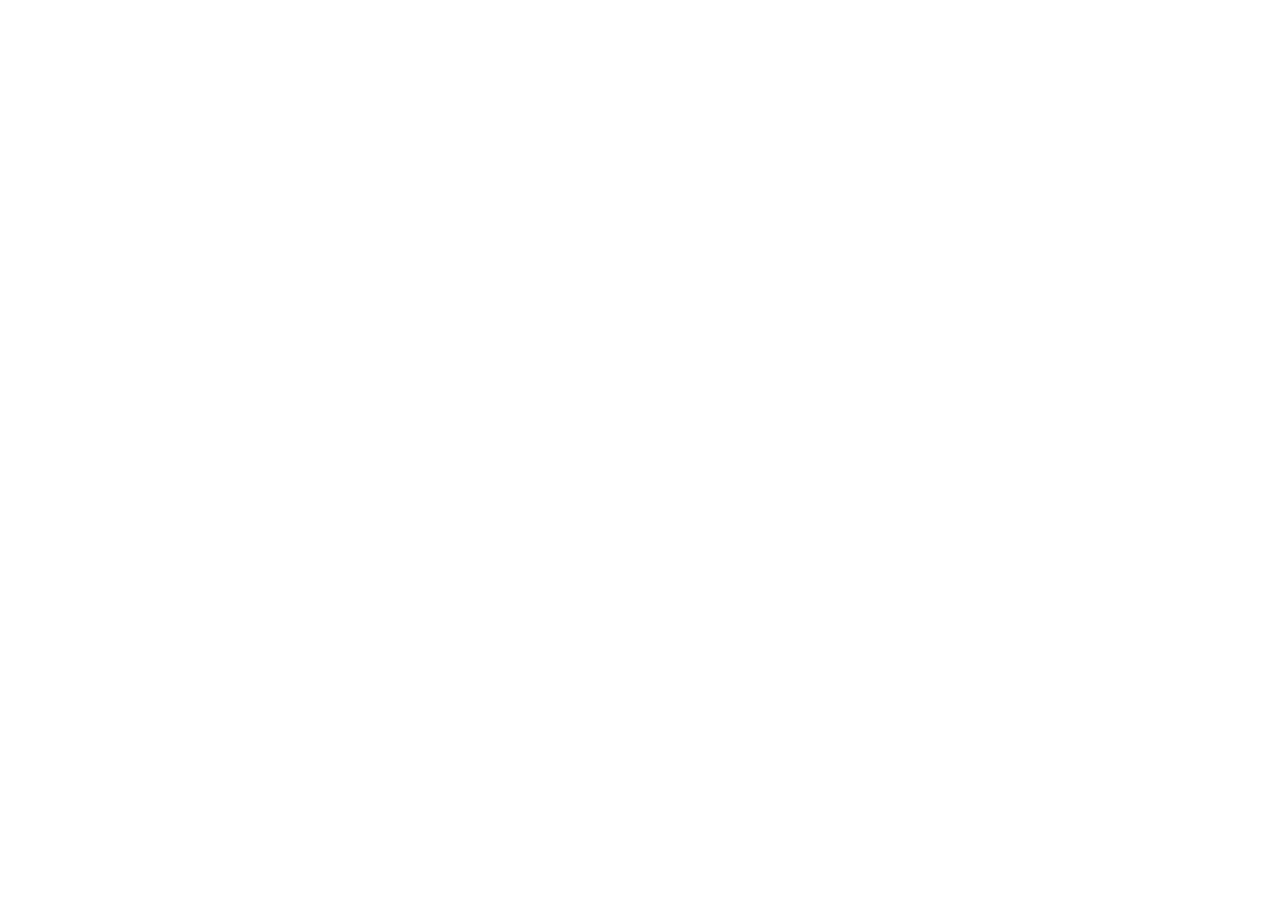
==== commit ed94a55c: "Add files via upload" ====
--- a/index.html
+++ b/index.html
@@ -1,1627 +1,13 @@
-<!DOCTYPE html>
-<html lang="zh-TW">
-<head>
-<meta charset="UTF-8">
-<meta name="viewport" content="width=device-width,initial-scale=1,maximum-scale=1,user-scalable=no">
-<title>ShapeShifter: Level Up Your Body</title>
-<link href="https://fonts.googleapis.com/css2?family=Press+Start+2P&family=Noto+Sans+TC:wght@400;500;700&display=swap" rel="stylesheet">
-<style>
-:root{
-  --purple:#6c63ff;--purple-light:#a78bfa;--purple-pale:#f5f3ff;--purple-border:#ede9fe;
-  --purple-dark:#4c1d95;--purple-mid:#7c3aed;
-  --gold:#ffd700;--green:#10b981;--orange:#f59e0b;--red:#ef4444;
-  --text-dark:#1f2937;--text-mid:#6b7280;--text-light:#9ca3af;
-  --white:#ffffff;--bg:#f8f7ff;
-}
-*{box-sizing:border-box;margin:0;padding:0;-webkit-tap-highlight-color:transparent}
-html,body{height:100%;overflow:hidden;font-family:'Noto Sans TC',sans-serif}
-body{background:var(--bg);color:var(--text-dark);max-width:480px;margin:0 auto;position:relative}
+<!doctype html>
+<html lang="en">
+  <head>
+    <meta charset="UTF-8" />
+    <meta name="viewport" content="width=device-width, initial-scale=1.0" />
+    <title>My Google AI Studio App</title>
+  </head>
+  <body>
+    <div id="root"></div>
+    <script type="module" src="/src/main.tsx"></script>
+  </body>
+</html>
 
-/* ── APP SHELL ── */
-#app{height:100vh;display:flex;flex-direction:column}
-#scroll{flex:1;overflow-y:auto;-webkit-overflow-scrolling:touch;background:var(--bg)}
-#footer{flex-shrink:0;padding:12px 16px;background:var(--white);border-top:1px solid var(--purple-border);display:none}
-#footer.show{display:flex;gap:8px}
-
-/* ── SCREENS ── */
-.scr{display:none;min-height:100%}
-.scr.on{display:block}
-
-/* ── LOGIN ── */
-#scr-login{display:flex;flex-direction:column;min-height:100vh}
-.login-hero{background:linear-gradient(160deg,var(--purple) 0%,var(--purple-light) 100%);padding:40px 24px 28px;text-align:center;flex-shrink:0}
-.login-pixel-title{font-family:'Press Start 2P',monospace;font-size:14px;color:var(--white);line-height:2;margin-bottom:6px;text-shadow:2px 2px 0 rgba(0,0,0,.2)}
-.login-tagline{font-family:'Press Start 2P',monospace;font-size:8px;color:rgba(255,255,255,.75);margin-bottom:16px;letter-spacing:1px}
-.login-date{font-size:12px;color:rgba(255,255,255,.8);margin-bottom:12px;line-height:1.6}
-.login-chars{font-size:64px;margin-bottom:0;line-height:1;display:block}
-.login-body{background:var(--white);border-radius:24px 24px 0 0;padding:28px 24px;flex:1;margin-top:0}
-.login-label{font-size:12px;font-weight:700;color:var(--purple-dark);margin-bottom:6px}
-.inp{width:100%;background:var(--purple-pale);border:1.5px solid var(--purple-border);border-radius:12px;padding:14px 16px;font-size:15px;font-family:'Noto Sans TC',sans-serif;color:var(--purple-dark);outline:none;transition:border-color .2s;-webkit-appearance:none}
-.inp:focus{border-color:var(--purple)}
-.inp::placeholder{color:var(--text-light)}
-.err{font-size:12px;color:var(--red);min-height:18px;margin:6px 0 0}
-.btn-main{width:100%;padding:15px;border:none;border-radius:14px;background:var(--purple);color:var(--white);font-size:14px;font-weight:700;font-family:'Noto Sans TC',sans-serif;cursor:pointer;transition:opacity .15s,transform .1s;margin-top:14px}
-.btn-main:active{transform:scale(.97);opacity:.9}
-.btn-back{width:80px;flex-shrink:0;padding:14px;border:1.5px solid var(--purple-border);border-radius:14px;background:var(--white);color:var(--purple-mid);font-size:13px;font-weight:700;font-family:'Noto Sans TC',sans-serif;cursor:pointer}
-.btn-skip{background:none;border:none;color:var(--text-light);font-size:12px;text-decoration:underline;padding:10px;cursor:pointer;display:block;margin:8px auto 0;font-family:'Noto Sans TC',sans-serif}
-
-/* ── STEP BAR ── */
-.stepbar{display:flex;align-items:center;padding:14px 20px;background:var(--white);border-bottom:1px solid var(--purple-border);flex-shrink:0}
-.si{display:flex;flex-direction:column;align-items:center;gap:4px;flex:1}
-.si-dot{width:30px;height:30px;border-radius:50%;font-size:12px;font-weight:700;display:flex;align-items:center;justify-content:center;transition:all .3s}
-.si-dot.done{background:var(--green);color:var(--white)}
-.si-dot.now{background:var(--purple);color:var(--white);box-shadow:0 0 0 4px var(--purple-border)}
-.si-dot.wait{background:var(--purple-pale);color:var(--text-light);border:1.5px solid var(--purple-border)}
-.si-lbl{font-size:9px;font-weight:700}
-.si-lbl.done{color:var(--green)}
-.si-lbl.now{color:var(--purple)}
-.si-lbl.wait{color:var(--text-light)}
-.si-line{flex:1;height:2px;border-radius:2px;margin-bottom:18px}
-.si-line.done{background:var(--green)}
-.si-line.wait{background:var(--purple-border)}
-
-/* ── STEP PAGES ── */
-.step-body{padding:20px 20px 0;display:flex;flex-direction:column;min-height:calc(100vh - 120px)}
-.step-title{font-size:17px;font-weight:700;color:var(--purple-dark);margin-bottom:5px}
-.step-sub{font-size:12px;color:var(--purple-mid);margin-bottom:20px;line-height:1.6}
-
-/* ── GROUP SELECT ── */
-.group-tabs{display:grid;grid-template-columns:1fr 1fr;gap:10px;margin-bottom:16px}
-.gtab{padding:14px 8px;border-radius:14px;text-align:center;font-size:13px;font-weight:700;cursor:pointer;border:2px solid var(--purple-border);color:var(--text-light);background:var(--purple-pale);transition:all .2s}
-.gtab.fat-on{border-color:#fb923c;color:#c2410c;background:#fff7ed}
-.gtab.muscle-on{border-color:#60a5fa;color:#1d4ed8;background:#eff6ff}
-.group-lock{font-size:11px;color:var(--text-light);background:var(--purple-pale);border-radius:8px;padding:8px 12px;margin-bottom:16px;line-height:1.5}
-
-/* ── CHAR GRID ── */
-.char-grid{display:grid;grid-template-columns:repeat(3,1fr);gap:8px}
-.char-card{background:var(--white);border:2px solid var(--purple-border);border-radius:14px;padding:12px 6px;text-align:center;cursor:pointer;transition:all .15s}
-.char-card:active{transform:scale(.95)}
-.char-card.sel{border-color:var(--purple);background:var(--purple-pale);box-shadow:0 0 0 3px var(--purple-border)}
-.char-em{font-size:28px;margin-bottom:6px}
-.char-nm{font-size:12px;font-weight:700;color:var(--purple-dark)}
-.char-sl{font-size:9px;color:var(--purple-mid);margin-top:3px;line-height:1.4}
-
-/* ── INBODY FORM ── */
-.form-group{margin-bottom:16px}
-.form-lbl{font-size:12px;font-weight:700;color:var(--purple-dark);margin-bottom:6px;display:block}
-.unit-row{display:flex;gap:8px;align-items:center}
-.unit-tag{font-size:13px;color:var(--text-mid);white-space:nowrap}
-
-/* ── HUD ── */
-.hud{background:linear-gradient(135deg,var(--purple),var(--purple-light));padding:12px 16px;display:flex;align-items:center;gap:12px}
-.hud-ava{width:46px;height:46px;background:rgba(255,255,255,.2);border-radius:50%;display:flex;align-items:center;justify-content:center;font-size:22px;border:2px solid rgba(255,255,255,.5);flex-shrink:0}
-.hud-info{flex:1;min-width:0}
-.hud-name{font-size:14px;font-weight:700;color:var(--white);white-space:nowrap;overflow:hidden;text-overflow:ellipsis}
-.hud-title{font-size:10px;color:rgba(255,255,255,.8);margin-top:2px}
-.hud-lv{height:4px;background:rgba(255,255,255,.25);border-radius:2px;margin-top:6px;overflow:hidden}
-.hud-lv-fill{height:4px;background:var(--white);border-radius:2px;transition:width .6s}
-.hud-lv-hint{font-size:9px;color:rgba(255,255,255,.7);margin-top:2px}
-.hud-pts{text-align:right;flex-shrink:0}
-.hud-pts-n{font-size:22px;font-weight:700;color:var(--white);line-height:1}
-.hud-pts-l{font-size:10px;color:rgba(255,255,255,.75)}
-
-/* ── MAP ── */
-.map-wrap{background:#13103a;padding:10px 14px;border-bottom:1px solid var(--purple-border)}
-.map-lbl{font-family:'Press Start 2P',monospace;font-size:7px;color:#a78bfa;margin-bottom:6px}
-
-/* ── SECTION ── */
-.sec-hd{font-size:13px;font-weight:700;color:var(--text-mid);margin:14px 16px 8px;display:flex;align-items:center;justify-content:space-between}
-.sec-btn{font-size:11px;padding:3px 10px;border:1px solid var(--purple-border);border-radius:8px;background:var(--white);cursor:pointer;color:var(--purple-mid)}
-
-/* ── QUEST ── */
-.quest-list{padding:0 12px;display:flex;flex-direction:column;gap:8px}
-.quest-item{background:var(--white);border:1px solid var(--purple-border);border-radius:14px;padding:11px 13px;display:flex;align-items:center;gap:10px;box-shadow:0 1px 3px rgba(108,99,255,.06)}
-.q-icon{width:36px;height:36px;border-radius:10px;display:flex;align-items:center;justify-content:center;font-size:18px;flex-shrink:0}
-.q-body{flex:1;min-width:0}
-.q-title{font-size:12px;font-weight:700;color:var(--purple-dark)}
-.q-desc{font-size:10px;color:var(--purple-mid);margin-top:2px}
-.q-btn{font-size:11px;padding:6px 10px;border-radius:9px;border:none;font-weight:700;cursor:pointer;white-space:nowrap;flex-shrink:0;font-family:'Noto Sans TC',sans-serif}
-.q-btn.todo{background:var(--purple-pale);color:var(--purple)}
-.q-btn.pending{background:#fff3cd;color:#856404}
-.q-btn.done{background:#d4edda;color:#155724}
-
-/* ── WEEKLY ── */
-.weekly-card{background:var(--white);border:1px solid var(--purple-border);border-radius:14px;padding:12px 14px;margin:0 12px;box-shadow:0 1px 3px rgba(108,99,255,.06)}
-.w-row{display:flex;align-items:center;gap:8px;margin-bottom:8px}
-.w-row:last-child{margin-bottom:0}
-.w-lbl{font-size:11px;font-weight:700;color:var(--purple-dark);width:68px;flex-shrink:0}
-.w-slots{display:flex;gap:5px;flex:1}
-.w-slot{width:30px;height:30px;border-radius:8px;border:1.5px solid var(--purple-border);display:flex;align-items:center;justify-content:center;font-size:13px;background:var(--purple-pale)}
-.w-slot.done{background:#d4edda;border-color:#28a745}
-.w-slot.combo{background:#fff3cd;border-color:#ffc107}
-.w-bonus{font-size:10px;color:var(--orange);font-weight:700}
-.w-bonus.dim{color:var(--text-light);font-weight:400}
-
-/* ── JELLY ── */
-.jelly-card{background:var(--white);border:1px solid var(--purple-border);border-radius:14px;padding:12px 14px;margin:0 12px;display:flex;align-items:flex-start;gap:10px;box-shadow:0 1px 3px rgba(108,99,255,.06)}
-.jelly-slots{display:flex;gap:5px;margin-top:6px}
-.j-slot{width:26px;height:26px;border-radius:50%;border:1.5px solid var(--purple-border);display:flex;align-items:center;justify-content:center;font-size:13px;background:var(--purple-pale)}
-.j-slot.earned{background:#d4edda;border-color:#28a745}
-.jelly-pb{height:4px;background:var(--purple-pale);border-radius:2px;overflow:hidden;margin-top:6px}
-.jelly-pf{height:4px;background:var(--green);border-radius:2px;transition:width .5s}
-
-/* ── REWARDS ── */
-.reward-grid{display:grid;grid-template-columns:1fr 1fr;gap:8px;padding:0 12px}
-.reward-card{background:var(--white);border:1px solid var(--purple-border);border-radius:14px;padding:12px;text-align:center;box-shadow:0 1px 3px rgba(108,99,255,.06)}
-.r-icon{font-size:26px;margin-bottom:6px}
-.r-title{font-size:12px;font-weight:700;color:var(--purple-dark);margin-bottom:4px}
-.r-cond{font-size:10px;color:var(--purple-mid);line-height:1.5}
-.r-pb{height:4px;background:var(--purple-pale);border-radius:2px;margin-top:8px;overflow:hidden}
-.r-pf{height:4px;border-radius:2px;transition:width .5s}
-.r-val{font-size:10px;color:var(--text-light);margin-top:5px}
-
-/* ── RANK FILTER ── */
-.rank-filter-btn{padding:6px 14px;border-radius:20px;border:1.5px solid var(--purple-border);background:var(--white);color:var(--text-mid);font-size:12px;font-weight:700;cursor:pointer;font-family:'Noto Sans TC',sans-serif;transition:all .15s}
-.rank-filter-btn.active{background:var(--purple);border-color:var(--purple);color:var(--white)}
-.rank-filter-btn:active{transform:scale(.95)}
-.rank-card{background:var(--white);border:1px solid var(--purple-border);border-radius:14px;padding:12px;margin:0 12px;box-shadow:0 1px 3px rgba(108,99,255,.06)}
-.rank-row{display:flex;align-items:center;gap:8px;padding:7px 0;border-bottom:1px solid var(--purple-border)}
-.rank-row:last-child{border-bottom:none}
-.rank-row.me{background:var(--purple-pale);border-radius:10px;padding:7px 8px;margin:0 -8px}
-.rn{width:24px;height:24px;border-radius:50%;display:flex;align-items:center;justify-content:center;font-size:11px;font-weight:700;flex-shrink:0}
-.rn.g{background:var(--gold);color:#3a2a00}
-.rn.s{background:#e2e8f0;color:#475569}
-.rn.b{background:#fde8d0;color:#9a3412}
-.rn.n{background:var(--purple-pale);color:var(--text-light)}
-.r-name{flex:1;font-size:13px;color:var(--text-dark)}
-.r-pts{font-size:13px;font-weight:700;color:var(--purple)}
-.r-tag{font-size:10px;padding:2px 6px;border-radius:6px}
-
-/* ── SPELL ── */
-.spell-card{background:var(--white);border:1px solid var(--purple-border);border-radius:14px;padding:12px 14px;margin:0 12px;box-shadow:0 1px 3px rgba(108,99,255,.06)}
-.spell-boxes{display:flex;gap:4px;flex-wrap:wrap;margin:8px 0}
-.sbox{width:28px;height:32px;border-radius:6px;border:1.5px solid var(--purple-border);display:flex;align-items:center;justify-content:center;font-size:13px;font-weight:700;background:var(--purple-pale);color:var(--text-light)}
-.sbox.f{background:var(--purple-pale);border-color:var(--purple);color:var(--purple)}
-.sbox.c{background:#d4edda;border-color:#28a745;color:#155724}
-
-/* ── PROFILE ── */
-.profile-section{padding:0 12px 10px}
-.profile-card{background:var(--white);border:1px solid var(--purple-border);border-radius:14px;padding:14px;margin-bottom:10px;box-shadow:0 1px 3px rgba(108,99,255,.06)}
-.p-row{display:flex;align-items:center;justify-content:space-between;padding:7px 0;border-bottom:1px solid var(--purple-border)}
-.p-row:last-child{border-bottom:none}
-.p-lbl{font-size:12px;color:var(--text-mid)}
-.p-val{font-size:13px;font-weight:700;color:var(--purple-dark)}
-.p-badge{font-size:12px;padding:3px 10px;border-radius:8px;font-weight:700}
-.lock-tag{font-size:10px;color:var(--text-light);padding:2px 7px;background:var(--purple-pale);border-radius:6px}
-.change-btn{width:100%;padding:10px;background:var(--purple-pale);border:1px solid var(--purple-border);border-radius:10px;color:var(--purple);cursor:pointer;font-size:13px;font-weight:700;margin-top:10px;font-family:'Noto Sans TC',sans-serif}
-.logout-btn{width:calc(100% - 24px);margin:0 12px;padding:12px;background:var(--white);border:1.5px solid #fca5a5;border-radius:12px;color:var(--red);cursor:pointer;font-size:13px;font-weight:700;font-family:'Noto Sans TC',sans-serif}
-
-/* ── NAV BAR ── */
-.nav-bar{position:fixed;bottom:0;left:50%;transform:translateX(-50%);width:100%;max-width:480px;background:var(--white);border-top:1px solid var(--purple-border);display:none;z-index:100}
-.nav-bar.show{display:flex}
-.nav-btn{flex:1;padding:10px 0 12px;background:none;border:none;font-size:10px;font-weight:700;color:var(--text-light);cursor:pointer;display:flex;flex-direction:column;align-items:center;gap:3px;font-family:'Noto Sans TC',sans-serif}
-.nav-btn .ni{font-size:20px}
-.nav-btn.active{color:var(--purple)}
-
-/* ── UPLOAD MODAL ── */
-.modal-bg{display:none;position:fixed;inset:0;background:rgba(76,29,149,.6);z-index:200;align-items:flex-end;justify-content:center}
-.modal-bg.open{display:flex}
-.modal-sheet{background:var(--white);border-radius:24px 24px 0 0;padding:20px;width:100%;max-width:480px;max-height:90vh;overflow-y:auto}
-.modal-title{font-size:15px;font-weight:700;color:var(--purple-dark);margin-bottom:4px}
-.modal-desc{font-size:12px;color:var(--purple-mid);margin-bottom:12px}
-.upload-zone{border:2px dashed var(--purple-border);border-radius:14px;padding:28px 20px;text-align:center;cursor:pointer;background:var(--purple-pale);transition:border-color .2s}
-.upload-zone:active{border-color:var(--purple)}
-.upload-zone input{display:none}
-.preview-wrap{width:55%;aspect-ratio:9/16;margin:12px auto;border-radius:12px;overflow:hidden;display:none;background:var(--purple-pale);border:1px solid var(--purple-border)}
-.preview-wrap img{width:100%;height:100%;object-fit:contain}
-.upload-ok{background:#d4edda;border:1px solid #28a745;color:#155724;border-radius:10px;padding:10px;text-align:center;font-size:13px;font-weight:700;margin-top:10px;display:none}
-.modal-btns{display:flex;gap:8px;margin-top:12px}
-
-.q-weekly{display:flex;align-items:center;gap:3px;margin-top:5px;flex-wrap:wrap}
-.q-dot{width:16px;height:16px;border-radius:4px;display:flex;align-items:center;justify-content:center;font-size:9px;font-weight:700;border:1px solid var(--purple-border);background:var(--purple-pale);color:var(--text-light)}
-.q-dot.done{background:#d4edda;border-color:#28a745;color:#155724}
-.q-dot.combo{background:#fff3cd;border-color:#ffc107;color:#856404}
-.q-weekly-txt{font-size:10px;color:var(--purple-mid);margin-left:2px}
-.team-card{background:var(--white);border:1px solid var(--purple-border);border-radius:14px;padding:14px;margin:0 12px 10px;box-shadow:0 1px 3px rgba(108,99,255,.06)}
-.team-header{display:flex;align-items:center;justify-content:space-between;margin-bottom:10px}
-.team-name{font-size:15px;font-weight:700;color:var(--purple-dark)}
-.team-code{font-size:11px;color:var(--text-light);background:var(--purple-pale);padding:3px 8px;border-radius:6px}
-.team-member{display:flex;align-items:center;gap:8px;padding:7px 0;border-bottom:1px solid var(--purple-border)}
-.team-member:last-child{border-bottom:none}
-.team-member-name{flex:1;font-size:13px;color:var(--text-dark)}
-.team-member-pts{font-size:13px;font-weight:700;color:var(--purple)}
-.team-member-tag{font-size:10px;padding:2px 6px;border-radius:6px}
-.team-join-area{display:flex;flex-direction:column;gap:10px}
-.team-join-inp{display:flex;gap:8px}
-.reward-choice{background:var(--purple-pale);border:2px solid var(--purple-border);border-radius:14px;padding:14px;cursor:pointer;transition:all .15s}
-.reward-choice:active{transform:scale(.97)}
-.reward-choice.selected{border-color:var(--purple);background:#ede9fe;box-shadow:0 0 0 3px var(--purple-border)}
-.toast{position:fixed;bottom:90px;left:50%;transform:translateX(-50%);background:var(--purple-dark);color:var(--white);padding:10px 20px;border-radius:12px;font-size:13px;font-weight:700;z-index:300;opacity:0;transition:opacity .3s;pointer-events:none;white-space:nowrap}
-.toast.show{opacity:1}
-</style>
-</head>
-<body>
-<div id="app">
-  <div id="scroll">
-
-    <!-- LOGIN -->
-    <div id="scr-login" class="scr on">
-      <div class="login-hero">
-        <div class="login-pixel-title">SHAPE<br>SHIFTER</div>
-        <div class="login-tagline">LEVEL UP YOUR BODY</div>
-        <div class="login-date">2026 夏季體態進化挑戰<br>7/13 – 8/26　共 45 天</div>
-        <div class="login-chars">🧙</div>
-      </div>
-      <div class="login-body">
-        <div class="login-label">員工編號</div>
-        <input class="inp" id="emp-inp" type="text" placeholder="例如 SM0001 或 VE0001" autocomplete="off" autocapitalize="characters"/>
-        <div class="err" id="login-err"></div>
-        <button class="btn-main" id="btn-login">▶ START GAME</button>
-      </div>
-    </div>
-
-    <!-- STEP 2: GROUP & CHAR -->
-    <div id="scr-group" class="scr">
-      <div class="stepbar">
-        <div class="si"><div class="si-dot done">✓</div><div class="si-lbl done">登入</div></div>
-        <div class="si-line done"></div>
-        <div class="si"><div class="si-dot now">2</div><div class="si-lbl now">角色</div></div>
-        <div class="si-line wait"></div>
-        <div class="si"><div class="si-dot wait">3</div><div class="si-lbl wait">暱稱</div></div>
-        <div class="si-line wait"></div>
-        <div class="si"><div class="si-dot wait">4</div><div class="si-lbl wait">目標</div></div>
-      </div>
-      <div class="step-body">
-        <div class="step-title" id="group-title">選擇組別與角色</div>
-        <div class="step-sub" id="group-sub">組別選定後不能更換，角色之後隨時可改</div>
-        <div class="group-tabs" id="group-tabs">
-          <div class="gtab" id="tab-fat">⚡ 減脂組</div>
-          <div class="gtab" id="tab-muscle">💪 增肌組</div>
-        </div>
-        <div class="group-lock" id="group-lock">⚠️ 組別選定後即開始你的進化旅程，無法更換</div>
-        <div class="char-grid" id="char-grid"></div>
-      </div>
-    </div>
-
-    <!-- STEP 3: NICKNAME -->
-    <div id="scr-nick" class="scr">
-      <div class="stepbar">
-        <div class="si"><div class="si-dot done">✓</div><div class="si-lbl done">登入</div></div>
-        <div class="si-line done"></div>
-        <div class="si"><div class="si-dot done">✓</div><div class="si-lbl done">角色</div></div>
-        <div class="si-line done"></div>
-        <div class="si"><div class="si-dot now">3</div><div class="si-lbl now">暱稱</div></div>
-        <div class="si-line wait"></div>
-        <div class="si"><div class="si-dot wait">4</div><div class="si-lbl wait">目標</div></div>
-      </div>
-      <div class="step-body">
-        <div class="step-title">設定冒險者暱稱</div>
-        <div class="step-sub">排行榜上顯示的名稱，之後隨時可改</div>
-        <input class="inp" id="nick-inp" type="text" placeholder="輸入暱稱（最多8字）" maxlength="8" autocomplete="off"/>
-        <div class="err" id="nick-err"></div>
-      </div>
-    </div>
-
-    <!-- STEP 4: INBODY -->
-    <div id="scr-inbody" class="scr">
-      <div class="stepbar">
-        <div class="si"><div class="si-dot done">✓</div><div class="si-lbl done">登入</div></div>
-        <div class="si-line done"></div>
-        <div class="si"><div class="si-dot done">✓</div><div class="si-lbl done">角色</div></div>
-        <div class="si-line done"></div>
-        <div class="si"><div class="si-dot done">✓</div><div class="si-lbl done">暱稱</div></div>
-        <div class="si-line done"></div>
-        <div class="si"><div class="si-dot now">4</div><div class="si-lbl now">目標</div></div>
-      </div>
-      <div class="step-body">
-        <div class="step-title">設定體態目標</div>
-        <div class="step-sub">根據 InBody 前測數據填寫差距即可，不需填真實數值，保護隱私。</div>
-        <div id="inbody-form"></div>
-        <button class="btn-skip" id="btn-skip">跳過，稍後再填</button>
-      </div>
-    </div>
-
-    <!-- MAIN -->
-    <div id="scr-main" class="scr" style="padding-bottom:70px">
-      <div class="hud">
-        <div class="hud-ava" id="hud-ava">⚔️</div>
-        <div class="hud-info">
-          <div class="hud-name" id="hud-name">冒險者</div>
-          <div class="hud-title" id="hud-title">體態實習生</div>
-          <div class="hud-lv"><div class="hud-lv-fill" id="hud-lv-fill" style="width:0%"></div></div>
-          <div class="hud-lv-hint" id="hud-lv-hint"></div>
-        </div>
-        <div class="hud-pts">
-          <div class="hud-pts-n" id="hud-pts">0</div>
-          <div class="hud-pts-l">積分</div>
-          <div style="margin-top:4px"><button id="btn-refresh" style="font-size:9px;padding:2px 6px;border:1px solid rgba(255,255,255,.4);border-radius:6px;background:transparent;color:rgba(255,255,255,.8);cursor:pointer">↻ 更新</button></div>
-        </div>
-      </div>
-
-      <div class="map-wrap">
-        <div class="map-lbl">45-DAY QUEST　DAY <span id="map-day">1</span>/45</div>
-        <div style="overflow-x:auto">
-          <svg id="map-svg" viewBox="0 0 640 90" width="100%" style="display:block;min-width:320px">
-            <rect width="640" height="90" fill="#1a1a3a"/>
-            <rect x="0" y="58" width="640" height="32" fill="#2d1b69"/>
-            <rect x="0" y="52" width="640" height="8" fill="#3d2b79"/>
-            <!-- 樹木裝飾 -->
-            <rect x="20" y="28" width="10" height="24" fill="#4a2d9a"/>
-            <rect x="14" y="16" width="22" height="16" fill="#6c63ff"/>
-            <rect x="80" y="32" width="8" height="20" fill="#4a2d9a"/>
-            <rect x="74" y="22" width="20" height="14" fill="#6c63ff"/>
-            <rect x="390" y="26" width="10" height="24" fill="#4a2d9a"/>
-            <rect x="384" y="14" width="22" height="16" fill="#6c63ff"/>
-            <!-- 終點城堡 -->
-            <rect x="552" y="14" width="20" height="38" fill="#a78bfa"/>
-            <rect x="555" y="4" width="14" height="14" fill="#c4b5fd"/>
-            <rect x="551" y="0" width="22" height="6" fill="#ede9fe"/>
-            <rect x="560" y="-4" width="5" height="8" fill="#ede9fe"/>
-            <text x="572" y="12" fill="#ffd700" font-size="10" font-family="monospace">★</text>
-            <!-- 格子和角色 -->
-            <g id="map-cells"></g>
-            <g id="player-dot">
-              <ellipse cx="0" cy="54" rx="9" ry="4" fill="#a78bfa" opacity="0.4"/>
-              <rect x="-6" y="40" width="12" height="14" rx="2" fill="#e8b87a"/>
-              <rect x="-4" y="33" width="8" height="9" rx="4" fill="#f5c9a0"/>
-              <ellipse cx="-1.5" cy="37" rx="1.3" ry="1.6" fill="#3a2010"/>
-              <ellipse cx="2.5" cy="37" rx="1.3" ry="1.6" fill="#3a2010"/>
-              <ellipse cx="-1" cy="36.3" rx=".5" ry=".5" fill="#fff"/>
-              <ellipse cx="3" cy="36.3" rx=".5" ry=".5" fill="#fff"/>
-              <rect x="-6" y="54" width="5" height="5" rx="1" fill="#6c63ff"/>
-              <rect x="1" y="54" width="5" height="5" rx="1" fill="#6c63ff"/>
-              <rect x="-10" y="42" width="5" height="8" rx="2" fill="#6c63ff"/>
-              <rect x="5" y="42" width="5" height="8" rx="2" fill="#6c63ff"/>
-            </g>
-          </svg>
-        </div>
-        <div style="display:flex;gap:10px;padding:6px 0 2px;flex-wrap:wrap">
-          <span style="font-size:10px;color:var(--purple-mid);display:flex;align-items:center;gap:4px"><span style="width:12px;height:8px;background:#4caf50;border-radius:2px;display:inline-block"></span>已完成</span>
-          <span style="font-size:10px;color:var(--purple-mid);display:flex;align-items:center;gap:4px"><span style="width:12px;height:8px;background:var(--gold);border-radius:2px;display:inline-block"></span>今天</span>
-          <span style="font-size:10px;color:var(--purple-mid);display:flex;align-items:center;gap:4px"><span style="width:12px;height:8px;background:#3d2b79;border-radius:2px;display:inline-block"></span>未來</span>
-        </div>
-      </div>
-
-      <div class="sec-hd">今日任務</div>
-      <div class="quest-list">
-        <div class="quest-item">
-          <div class="q-icon" style="background:#f0fdf4">🥗</div>
-          <div class="q-body">
-            <div class="q-title">【今日熱量】飲食打卡</div>
-            <div class="q-desc">上傳 WonderFood-AI 日統計截圖　每天+1分</div>
-            <div class="q-weekly" id="weekly-diet"></div>
-          </div>
-          <button class="q-btn todo" id="qbtn-diet">▶ 上傳</button>
-        </div>
-        <div class="quest-item">
-          <div class="q-icon" style="background:#fef9c3">🏅</div>
-          <div class="q-body">
-            <div class="q-title">【均衡滿分】健康達標</div>
-            <div class="q-desc">週達4次+4分，第5-7次各+2分，最高10分</div>
-            <div class="q-weekly" id="weekly-health"></div>
-          </div>
-          <button class="q-btn todo" id="qbtn-health">▶ 上傳</button>
-        </div>
-        <div class="quest-item">
-          <div class="q-icon" style="background:#eff6ff">🏋️</div>
-          <div class="q-body">
-            <div class="q-title">【汗水閃耀】運動打卡</div>
-            <div class="q-desc">週積分：1/1/3/1/1/3/0，第3、6次爆擊+3</div>
-            <div class="q-weekly" id="weekly-sport"></div>
-          </div>
-          <button class="q-btn todo" id="qbtn-sport">▶ 上傳</button>
-        </div>
-      </div>
-
-      <div class="sec-hd">活動任務</div>
-      <div class="quest-list">
-        <div class="quest-item">
-          <div class="q-icon" style="background:#fff7ed">📸</div>
-          <div class="q-body">
-            <div class="q-title">【變身日記】照片＋心得</div>
-            <div class="q-desc">3張照片＋100字心得　+5分／整個活動僅1次</div>
-          </div>
-          <button class="q-btn todo" id="qbtn-photo">▶ 上傳</button>
-        </div>
-      </div>
-      <!-- 進階挑戰（變身日記審核通過後顯示） -->
-      <div id="advanced-challenge" style="display:none;background:linear-gradient(135deg,#fef3c7,#fff7ed);border:1px solid #fcd34d;border-radius:14px;padding:14px;margin:8px 12px 0;box-shadow:0 1px 3px rgba(251,191,36,.2)">
-        <div style="font-size:13px;font-weight:700;color:#92400e;margin-bottom:6px">✨ 進階挑戰解鎖！</div>
-        <div style="font-size:11px;color:#b45309;line-height:1.7;margin-bottom:10px">
-          在 Threads 以個人帳戶發文，分享你的體態進化故事，瀏覽次數超過 5,000 次可獲得加碼獎金 <b>$1,000</b>！<br>
-          發文前須填寫申請表單，待品牌行銷審核後才可發文。
-        </div>
-        <div style="display:flex;gap:8px;flex-wrap:wrap">
-          <a href="https://docs.google.com/spreadsheets/d/1nSf_bGyBj39ZEykasSH-k2sxrKKRSShdnqyoskNakJQ/edit?gid=0#gid=0" target="_blank"
-            style="flex:1;padding:9px;background:#f59e0b;border-radius:9px;color:#fff;font-size:12px;font-weight:700;text-align:center;text-decoration:none">📋 填寫發文申請表單</a>
-          <a href="https://docs.google.com/document/d/1qwvg30xo8fdvUyMfez8Y-4S-D2fOzbsbsJsLum_11PY/edit?tab=t.swjv0ze49grs" target="_blank"
-            style="flex:1;padding:9px;background:#fff;border:1px solid #fcd34d;border-radius:9px;color:#92400e;font-size:12px;font-weight:700;text-align:center;text-decoration:none">📖 查看撰文說明</a>
-        </div>
-      </div>
-
-      <div class="sec-hd">🧡 馬甲果凍進度</div>
-      <div class="jelly-card">
-        <div style="font-size:28px;flex-shrink:0">🧡</div>
-        <div style="flex:1">
-          <div style="font-size:12px;font-weight:700;color:var(--purple-dark);margin-bottom:2px">【m2美度】超能馬甲果凍</div>
-          <div style="font-size:10px;color:var(--purple-mid)">連續10天登入＋飲食打卡 → 兌換一次（最多4次）</div>
-          <div class="jelly-pb"><div class="jelly-pf" id="jelly-bar" style="width:0%"></div></div>
-          <div style="font-size:10px;color:var(--text-light);margin-top:3px" id="jelly-hint">連續 0/10 天</div>
-          <div class="jelly-slots" id="jelly-slots"></div>
-        </div>
-      </div>
-
-      <div class="sec-hd">寶藏庫</div>
-      <div class="reward-grid">
-        <div class="reward-card">
-          <div class="r-icon">🗝️</div>
-          <div class="r-title">完賽禮</div>
-          <div class="r-cond">變身日記＋總積分達45分</div>
-          <div class="r-pb"><div class="r-pf" id="pb-c" style="background:var(--gold);width:0%"></div></div>
-          <div class="r-val" id="pv-c">未達成</div>
-        </div>
-        <div class="reward-card">
-          <div class="r-icon">🏆</div>
-          <div class="r-title">競賽獎</div>
-          <div class="r-cond">前三名<br>$3,000–$10,000</div>
-          <div class="r-pb"><div class="r-pf" id="pb-r" style="background:#60a5fa;width:0%"></div></div>
-          <div class="r-val" id="pv-r">排行計算中</div>
-        </div>
-      </div>
-
-      <div class="sec-hd">即時戰報 <button class="sec-btn" id="btn-rank-reload">↻ 更新</button></div>
-      <div style="display:flex;gap:6px;padding:0 12px;margin-bottom:8px">
-        <button class="rank-filter-btn active" id="rank-filter-all" data-filter="">🏆 綜合</button>
-        <button class="rank-filter-btn" id="rank-filter-fat" data-filter="fat">⚡ 減脂組</button>
-        <button class="rank-filter-btn" id="rank-filter-muscle" data-filter="muscle">💪 增肌組</button>
-        <button class="rank-filter-btn" id="rank-filter-team" data-filter="team">👥 我的隊伍</button>
-      </div>
-      <div class="rank-card" id="rank-wrap">
-        <div style="text-align:center;font-size:12px;color:var(--text-light);padding:10px">點「更新」載入排行榜</div>
-      </div>
-
-      <div class="sec-hd">拼字挑戰</div>
-      <div class="spell-card">
-        <div style="font-size:11px;color:var(--purple-mid)">每滿8分獲得隨機字母，集齊 SHINYBRANDS → 🎉 Bonus！</div>
-        <div class="spell-boxes" id="spell-boxes"></div>
-        <div style="font-size:11px;color:var(--text-light)" id="spell-status">尚未收集任何字母</div>
-      </div>
-    </div>
-
-    <!-- PROFILE -->
-    <div id="scr-profile" class="scr" style="padding:12px 0 80px">
-      <div class="sec-hd" style="margin-top:4px">我的資料</div>
-      <div class="profile-section">
-        <div class="profile-card">
-          <div class="p-row"><span class="p-lbl">員工編號</span><span class="p-val" id="p-empid">—</span></div>
-          <div class="p-row">
-            <span class="p-lbl">組別</span>
-            <div style="display:flex;align-items:center;gap:6px">
-              <span class="p-badge" id="p-group">—</span>
-              <span class="lock-tag">🔒 鎖定</span>
-            </div>
-          </div>
-          <div class="p-row"><span class="p-lbl">累積積分</span><span class="p-val" id="p-pts" style="color:var(--purple)">0 分</span></div>
-        </div>
-
-        <div class="sec-hd" style="margin:0 0 8px">角色（可更換）</div>
-        <div class="profile-card" style="text-align:center">
-          <div style="font-size:40px;margin-bottom:6px" id="p-char-em">⚔️</div>
-          <div style="font-size:15px;font-weight:700;color:var(--purple-dark)" id="p-char-nm">—</div>
-          <div style="font-size:11px;color:var(--purple-mid);margin-top:3px" id="p-char-sl">—</div>
-          <button class="change-btn" id="btn-change-char">更換角色</button>
-        </div>
-
-        <div class="sec-hd" style="margin:0 0 8px">暱稱（可更換）</div>
-        <div class="profile-card">
-          <div style="display:flex;gap:8px">
-            <input class="inp" id="p-nick" type="text" placeholder="輸入新暱稱" maxlength="8" style="flex:1"/>
-            <button class="btn-main" id="btn-save-nick" style="width:auto;padding:0 18px;margin-top:0;font-size:13px">儲存</button>
-          </div>
-        </div>
-
-        <div class="sec-hd" style="margin:0 0 8px">👥 我的隊伍</div>
-        <div id="team-section">
-          <div class="loading" style="text-align:center;padding:12px;font-size:12px;color:var(--text-light)">載入中...</div>
-        </div>
-
-        <div class="sec-hd" style="margin:0 0 8px">本週 InBody 更新</div>
-        <div class="profile-card">
-          <div style="font-size:12px;color:var(--purple-mid);margin-bottom:12px;line-height:1.6">每週測量後更新「距離目標還差多少」，不需填真實數值。</div>
-          <div id="inbody-update"></div>
-          <button class="btn-main" id="btn-save-inbody" style="margin-top:10px">更新本週數據</button>
-        </div>
-      </div>
-      <button class="logout-btn" id="btn-logout">登出</button>
-
-      <!-- 測試模式（活動開始後可移除） -->
-      <div style="margin:12px;padding:12px;background:#fff3cd;border:1px solid #ffc107;border-radius:12px">
-        <div style="font-size:12px;font-weight:700;color:#856404;margin-bottom:8px">🧪 測試模式（活動開始後移除）</div>
-        <div style="display:flex;gap:8px;align-items:center">
-          <input id="test-day-inp" type="number" min="1" max="45" placeholder="輸入天數 1-45"
-            style="flex:1;padding:8px;border:1px solid #ffc107;border-radius:8px;font-size:13px;background:#fffbeb"/>
-          <button id="btn-test-day" style="padding:8px 12px;background:#f59e0b;border:none;border-radius:8px;color:#fff;font-size:12px;font-weight:700;cursor:pointer">套用</button>
-          <button id="btn-test-reset" style="padding:8px 12px;background:#6b7280;border:none;border-radius:8px;color:#fff;font-size:12px;cursor:pointer">重置</button>
-        </div>
-        <div style="font-size:11px;color:#856404;margin-top:6px" id="test-day-status">目前：正常模式（Day <span id="test-current-day">1</span>）</div>
-      </div>
-    </div>
-
-  </div><!-- end scroll -->
-
-  <!-- FOOTER (步驟用) -->
-  <div id="footer">
-    <button class="btn-back" id="footer-back" style="display:none">← 返回</button>
-    <button class="btn-main" id="footer-next" style="margin-top:0;flex:1">下一步 →</button>
-  </div>
-
-  <!-- NAV BAR (主畫面用) -->
-  <div class="nav-bar" id="nav-bar">
-    <button class="nav-btn active" id="nav-map"><span class="ni">🗺️</span>地圖</button>
-    <button class="nav-btn" id="nav-rank"><span class="ni">🏆</span>排行</button>
-    <button class="nav-btn" id="nav-me"><span class="ni">👤</span>我的</button>
-  </div>
-</div>
-
-<!-- UPLOAD MODAL -->
-<div class="modal-bg" id="upload-modal">
-  <div class="modal-sheet">
-    <div class="modal-title" id="modal-title">上傳打卡截圖</div>
-    <div class="modal-desc" id="modal-desc">—</div>
-    <div id="modal-instructions" style="display:none;background:var(--purple-pale);border-radius:10px;padding:10px 12px;margin-bottom:10px;font-size:11px;color:var(--purple-dark);line-height:1.8"></div>
-    <div class="upload-zone" id="upload-zone">
-      <div style="font-size:32px;margin-bottom:8px">📎</div>
-      <div style="font-size:13px;color:var(--purple-mid);font-weight:700">點擊選擇截圖</div>
-      <div style="font-size:11px;color:var(--text-light);margin-top:4px">支援手機截圖格式</div>
-      <input type="file" id="file-inp" accept="image/*">
-    </div>
-    <div class="preview-wrap" id="preview-wrap"><img id="preview-img" src="" alt="預覽"/></div>
-    <div class="upload-ok" id="upload-ok">✅ 截圖已選取，點下方送出完成打卡</div>
-    <div class="modal-btns">
-      <button class="btn-back" id="btn-cancel">取消</button>
-      <button class="btn-main" id="btn-submit" style="margin-top:0;flex:1">✅ 送出打卡</button>
-    </div>
-  </div>
-</div>
-
-<div class="toast" id="toast"></div>
-
-<!-- 完賽禮選擇 Modal -->
-<div class="modal-bg" id="completion-modal">
-  <div class="modal-sheet" style="text-align:center">
-    <div style="font-size:28px;margin-bottom:8px">🎁</div>
-    <div style="font-size:16px;font-weight:700;color:var(--purple-dark);margin-bottom:4px">恭喜達成完賽條件！</div>
-    <div style="font-size:12px;color:var(--purple-mid);margin-bottom:16px">請選擇你的完賽禮（三選一），選定後無法更改</div>
-    <div style="display:flex;flex-direction:column;gap:10px;margin-bottom:16px">
-      <div class="reward-choice" id="choice-c1" data-choice="m2超能水光凍">
-        <div style="font-size:22px;margin-bottom:4px">💧</div>
-        <div style="font-size:13px;font-weight:700;color:var(--purple-dark)">m2 超能水光凍</div>
-        <div style="font-size:11px;color:var(--purple-mid)">×10入</div>
-      </div>
-      <div class="reward-choice" id="choice-c2" data-choice="m2超能膠原凍">
-        <div style="font-size:22px;margin-bottom:4px">✨</div>
-        <div style="font-size:13px;font-weight:700;color:var(--purple-dark)">m2 超能膠原凍</div>
-        <div style="font-size:11px;color:var(--purple-mid)">×10入</div>
-      </div>
-      <div class="reward-choice" id="choice-c3" data-choice="新普利夜酵凍">
-        <div style="font-size:22px;margin-bottom:4px">🌙</div>
-        <div style="font-size:13px;font-weight:700;color:var(--purple-dark)">新普利夜酵凍</div>
-        <div style="font-size:11px;color:var(--purple-mid)">×10入</div>
-      </div>
-    </div>
-    <div style="font-size:11px;color:var(--text-light);margin-bottom:12px" id="completion-selected-hint">請點選上方獎品</div>
-    <div style="display:flex;gap:8px">
-      <button class="btn-back" id="btn-close-completion" style="flex:0 0 80px">稍後再選</button>
-      <button class="btn-main" id="btn-confirm-completion" style="margin-top:0;flex:1;opacity:.5" disabled>確認選擇</button>
-    </div>
-  </div>
-</div>
-
-<!-- 拼字獎勵選擇 Modal -->
-<div class="modal-bg" id="spell-modal">
-  <div class="modal-sheet" style="text-align:center">
-    <div style="font-size:28px;margin-bottom:8px">🎉</div>
-    <div style="font-size:16px;font-weight:700;color:var(--purple-dark);margin-bottom:4px">集齊 SHINYBRANDS！</div>
-    <div style="font-size:12px;color:var(--purple-mid);margin-bottom:16px">請選擇你的 Bonus 獎勵（二選一），選定後無法更改</div>
-    <div style="display:flex;flex-direction:column;gap:10px;margin-bottom:16px">
-      <div class="reward-choice" id="choice-s1" data-choice="m2膠原C套組">
-        <div style="font-size:22px;margin-bottom:4px">🌸</div>
-        <div style="font-size:13px;font-weight:700;color:var(--purple-dark)">m2 超能膠原C 30入</div>
-        <div style="font-size:11px;color:var(--purple-mid)">+ m2 超啾C隨行杯 ×1</div>
-      </div>
-      <div class="reward-choice" id="choice-s2" data-choice="新普利益生菌DX">
-        <div style="font-size:22px;margin-bottom:4px">🔬</div>
-        <div style="font-size:13px;font-weight:700;color:var(--purple-dark)">新普利日本專利益生菌DX</div>
-        <div style="font-size:11px;color:var(--purple-mid)">30入</div>
-      </div>
-    </div>
-    <div style="font-size:11px;color:var(--text-light);margin-bottom:12px" id="spell-selected-hint">請點選上方獎品</div>
-    <div style="display:flex;gap:8px">
-      <button class="btn-back" id="btn-close-spell" style="flex:0 0 80px">稍後再選</button>
-      <button class="btn-main" id="btn-confirm-spell" style="margin-top:0;flex:1;opacity:.5" disabled>確認選擇</button>
-    </div>
-  </div>
-</div>
-
-<script type="module">
-import { initializeApp } from 'https://www.gstatic.com/firebasejs/10.7.1/firebase-app.js';
-import { getFirestore, doc, getDoc, updateDoc, addDoc, collection, getDocs, onSnapshot, query, where } from 'https://www.gstatic.com/firebasejs/10.7.1/firebase-firestore.js';
-import { getStorage, ref as sRef, uploadBytes, getDownloadURL } from 'https://www.gstatic.com/firebasejs/10.7.1/firebase-storage.js';
-
-const FB_CFG = {
-  apiKey:"AIzaSyCRzerWEnFDmPcCcRCETsMlp8WdAT0k90E",
-  authDomain:"shiny-slim-project.firebaseapp.com",
-  projectId:"shiny-slim-project",
-  storageBucket:"shiny-slim-project.firebasestorage.app",
-  messagingSenderId:"54178644265",
-  appId:"1:54178644265:web:c5a1ccf91a0d3b5ab2b738"
-};
-const fbApp = initializeApp(FB_CFG);
-const db = getFirestore(fbApp);
-const storage = getStorage(fbApp);
-
-// ── CONSTANTS ──
-const TARGET = 'SHINYBRANDS';
-const START = new Date('2026-07-13');
-const CHARS = {
-  fat:[
-    {id:'assassin',name:'刺客',emoji:'🗡️',slogan:'燃燒每一卡，消滅每一克',color:'#7c3aed',bg:'#f5f3ff'},
-    {id:'hunter',  name:'獵人',emoji:'🏹',slogan:'鎖定脂肪，追蹤到底',   color:'#047857',bg:'#f0fdf4'},
-    {id:'ninja',   name:'忍者',emoji:'🌀',slogan:'悄悄瘦下去，驚豔所有人',color:'#1d4ed8',bg:'#eff6ff'},
-  ],
-  muscle:[
-    {id:'knight',  name:'騎士',emoji:'🛡️',slogan:'每一下都是鎧甲，鍛鍊出鋼鐵之軀',color:'#0369a1',bg:'#e0f2fe'},
-    {id:'warrior', name:'戰士',emoji:'⚔️',slogan:'汗水澆灌肌肉，痛苦雕刻線條',    color:'#b91c1c',bg:'#fef2f2'},
-    {id:'hero',    name:'勇者',emoji:'✨',slogan:'從平凡到傳說，一塊肌肉一個故事', color:'#b45309',bg:'#fffbeb'},
-  ]
-};
-const LEVELS = [
-  {min:0,  title:'體態實習生',    next:30},
-  {min:30, title:'熱血冒險者 🔥', next:60},
-  {min:60, title:'全能達人 🏆',   next:100},
-  {min:100,title:'體態傳奇聖王 👑',next:999},
-];
-
-// ── STATE ──
-let S = {
-  empId:'', empName:'', group:'fat', charId:'', nickname:'',
-  totalPts:0, taskPts:0, letters:[], consecutiveDays:0, jellyCount:0, jellyDelivered:0,
-  targetVal:0, currentGap:0, target:'', weeklyDiet:0, weeklySport:0
-};
-let curScreen = 'login';
-let uploadTask = null;
-let selectedFile = null;
-let changingChar = false;
-
-// ── HELPERS ──
-const $ = id => document.getElementById(id);
-const allChars = () => [...CHARS.fat, ...CHARS.muscle];
-const getChar = id => allChars().find(c => c.id === id) || CHARS.fat[0];
-const getDay = () => {
-  const testDay = localStorage.getItem('testDay');
-  if(testDay) return parseInt(testDay);
-  return Math.max(1, Math.min(Math.floor((new Date()-START)/86400000)+1, 45));
-};
-const getLevel = pts => {
-  let lv = LEVELS[0];
-  for(const l of LEVELS) if(pts >= l.min) lv = l;
-  return lv;
-};
-const toast = msg => {
-  const t = $('toast');
-  t.textContent = msg;
-  t.classList.add('show');
-  setTimeout(() => t.classList.remove('show'), 2500);
-};
-
-// ── SCREEN MANAGER ──
-function showScreen(name) {
-  document.querySelectorAll('.scr').forEach(s => s.classList.remove('on'));
-  $(`scr-${name}`).classList.add('on');
-  $('scroll').scrollTop = 0;
-  curScreen = name;
-  const stepScreens = ['group','nick','inbody'];
-  const mainScreens = ['main','profile'];
-  const footer = $('footer');
-  const navBar = $('nav-bar');
-  if(name === 'login') {
-    footer.className = '';
-    navBar.className = 'nav-bar';
-  } else if(stepScreens.includes(name)) {
-    footer.className = 'show';
-    $('footer-back').style.display = name !== 'group' ? 'flex' : 'none';
-    navBar.className = 'nav-bar';
-  } else if(mainScreens.includes(name)) {
-    footer.className = '';
-    navBar.className = 'nav-bar show';
-  }
-}
-
-// ── LOGIN ──
-async function doLogin() {
-  const v = $('emp-inp').value.trim().toUpperCase();
-  const err = $('login-err');
-  if(!v) { err.textContent = '請輸入員工編號'; return; }
-  const btn = $('btn-login');
-  btn.textContent = '驗證中...';
-  btn.disabled = true;
-  try {
-    const snap = await getDoc(doc(db, 'summer2026_employees', v));
-    if(!snap.exists()) { err.textContent = '找不到此員工編號，請確認後重試'; return; }
-    err.textContent = '';
-    Object.assign(S, snap.data(), { empId: v, empName: snap.data().name });
-    // 根據資料完整度決定進入哪個畫面
-    if(S.group && S.charId && S.nickname) {
-      showScreen('main');
-      await loadTodayStatus();
-      renderMain();
-      startRealtimeListener();
-    } else {
-      showScreen('group');
-      renderCharGrid(S.group || 'fat');
-      updateGroupTabs(S.group || 'fat');
-    }
-  } catch(e) {
-    err.textContent = '連線失敗，請稍後再試';
-    console.error(e);
-  } finally {
-    btn.textContent = '▶ START GAME';
-    btn.disabled = false;
-  }
-}
-
-// ── GROUP & CHAR ──
-function updateGroupTabs(g) {
-  $('tab-fat').className = 'gtab' + (g==='fat' ? ' fat-on' : '');
-  $('tab-muscle').className = 'gtab' + (g==='muscle' ? ' muscle-on' : '');
-}
-
-function renderCharGrid(g) {
-  const list = CHARS[g] || CHARS.fat;
-  $('char-grid').innerHTML = list.map(c => `
-    <div class="char-card${S.charId===c.id?' sel':''}" data-id="${c.id}" style="border-color:${S.charId===c.id?'var(--purple)':''}">
-      <div class="char-em">${c.emoji}</div>
-      <div class="char-nm">${c.name}</div>
-      <div class="char-sl">${c.slogan}</div>
-    </div>
-  `).join('');
-  $('char-grid').querySelectorAll('.char-card').forEach(el => {
-    el.addEventListener('click', () => {
-      S.charId = el.dataset.id;
-      $('char-grid').querySelectorAll('.char-card').forEach(x => {
-        x.classList.remove('sel');
-        x.style.borderColor = '';
-      });
-      el.classList.add('sel');
-      el.style.borderColor = 'var(--purple)';
-    });
-  });
-}
-
-function goToNick() {
-  if(!S.charId) { toast('請先選擇角色！'); return; }
-  if(!S.group)  { toast('請先選擇組別！'); return; }
-  $('nick-inp').value = S.nickname || '';
-  showScreen('nick');
-}
-
-function goToInbody() {
-  const nick = $('nick-inp').value.trim();
-  if(!nick) { $('nick-err').textContent = '請輸入暱稱'; return; }
-  $('nick-err').textContent = '';
-  S.nickname = nick;
-  renderInbodyForm();
-  showScreen('inbody');
-}
-
-function renderInbodyForm() {
-  const isFat = S.group === 'fat';
-  $('inbody-form').innerHTML = `
-    <div class="form-group">
-      <label class="form-lbl">我的目標（${isFat?'減脂 %':'增肌 kg'}）</label>
-      <div class="unit-row">
-        <input class="inp" type="number" id="ib-target" placeholder="${isFat?'例如：3':'例如：0.8'}" step="0.1" value="${S.targetVal||''}"/>
-        <span class="unit-tag">${isFat?'%':'kg'}</span>
-      </div>
-    </div>
-    <div class="form-group" style="margin-top:12px">
-      <label class="form-lbl">目前距離目標還差（前測 InBody 後填寫）</label>
-      <div class="unit-row">
-        <input class="inp" type="number" id="ib-gap" placeholder="${isFat?'例如：3':'例如：0.8'}" step="0.1" value="${S.currentGap||''}"/>
-        <span class="unit-tag">${isFat?'%':'kg'}</span>
-      </div>
-    </div>
-  `;
-}
-
-async function completeSetup() {
-  S.targetVal = parseFloat($('ib-target')?.value) || 0;
-  S.currentGap = parseFloat($('ib-gap')?.value) || 0;
-  S.target = S.group==='fat' ? `減脂 ${S.targetVal}%` : `增肌 ${S.targetVal}kg`;
-  await saveUser();
-  showScreen('main');
-  renderMain();
-  startRealtimeListener();
-}
-
-async function skipInbody() {
-  await saveUser();
-  showScreen('main');
-  renderMain();
-}
-
-async function saveUser() {
-  try {
-    await updateDoc(doc(db,'summer2026_employees',S.empId), {
-      group: S.group, charId: S.charId, nickname: S.nickname,
-      targetVal: S.targetVal, currentGap: S.currentGap, target: S.target,
-      registeredAt: S.registeredAt || new Date()
-    });
-  } catch(e) { console.error('saveUser:', e); }
-}
-
-// ── 即時監聽員工資料 ──
-let unsubscribeListener = null;
-
-function startRealtimeListener() {
-  // 先取消舊的監聽
-  if(unsubscribeListener) unsubscribeListener();
-  unsubscribeListener = onSnapshot(
-    doc(db, 'summer2026_employees', S.empId),
-    (snap) => {
-      if(!snap.exists()) return;
-      const newData = snap.data();
-      const oldPts = S.totalPts || 0;
-      Object.assign(S, newData);
-      // 有變化才更新畫面
-      if(S.totalPts !== oldPts || true) {
-        renderMain();
-        updateQuestButtons();
-      }
-    },
-    (err) => console.error('監聽錯誤:', err)
-  );
-}
-
-// 更新任務按鈕狀態（不重新讀取 Firebase，用現有資料）
-async function updateQuestButtons() {
-  try {
-    const today = new Date().toDateString();
-    const checkSnap = await getDocs(collection(db,'summer2026_checkins'));
-    const allMyCheckins = checkSnap.docs.map(d=>d.data()).filter(d=>d.empId===S.empId);
-
-    const dailyMap = {'飲食打卡':'qbtn-diet','健康飲食':'qbtn-health','運動打卡':'qbtn-sport'};
-    Object.entries(dailyMap).forEach(([task, btnId]) => {
-      const todayMatches = allMyCheckins.filter(c =>
-        c.taskType === task &&
-        new Date(c.createdAt?.seconds*1000).toDateString() === today
-      );
-      const btn = $(btnId);
-      if(!btn || !todayMatches.length) return;
-      const approved = todayMatches.find(c => c.status === '通過');
-      const pending = todayMatches.find(c => c.status === '待審核');
-      if(approved) {
-        btn.className='q-btn done'; btn.textContent='✅ 完成'; btn.disabled=true;
-      } else if(pending) {
-        btn.className='q-btn pending'; btn.textContent='⏳ 審核中'; btn.disabled=true;
-      } else {
-        btn.className='q-btn todo'; btn.textContent='▶ 上傳'; btn.disabled=false;
-      }
-    });
-
-    const photoApproved = allMyCheckins.find(c=>c.taskType==='照片心得'&&c.status==='通過');
-    const photoPending = allMyCheckins.find(c=>c.taskType==='照片心得'&&c.status==='待審核');
-    const photoBtn = $('qbtn-photo');
-    // 更新 photoApproved 狀態供完賽禮判斷
-    S.photoApproved = !!photoApproved;
-    if(photoBtn) {
-      if(photoApproved) {
-        photoBtn.className='q-btn done'; photoBtn.textContent='✅ 已完成'; photoBtn.disabled=true;
-        const advEl=$('advanced-challenge'); if(advEl) advEl.style.display='block';
-      } else if(photoPending) {
-        photoBtn.className='q-btn pending'; photoBtn.textContent='⏳ 審核中'; photoBtn.disabled=true;
-      } else {
-        photoBtn.className='q-btn todo'; photoBtn.textContent='▶ 上傳'; photoBtn.disabled=false;
-      }
-    }
-    // 完賽條件檢查
-    checkCompletionAndSpell();
-  } catch(e) { console.error('updateQuestButtons:', e); }
-}
-async function loadTodayStatus() {
-  try {
-    const snap = await getDoc(doc(db,'summer2026_employees',S.empId));
-    if(snap.exists()) Object.assign(S, snap.data());
-    await updateQuestButtons();
-  } catch(e) { console.error('loadTodayStatus:', e); }
-}
-// ── 隊伍功能 ──
-let myTeam = null;
-
-function genInviteCode() {
-  const chars = 'ABCDEFGHJKLMNPQRSTUVWXYZ23456789';
-  return Array(6).fill(0).map(()=>chars[Math.floor(Math.random()*chars.length)]).join('');
-}
-
-async function loadTeamSection() {
-  const wrap = $('team-section');
-  if(!wrap) return;
-  try {
-    // 查詢我的隊伍
-    const q = query(collection(db,'summer2026_teams'), where('members','array-contains',S.empId));
-    const snap = await getDocs(q);
-    if(snap.empty) {
-      // 沒有隊伍：顯示建立/加入
-      myTeam = null;
-      wrap.innerHTML = `
-        <div class="team-card team-join-area">
-          <div style="font-size:12px;color:var(--purple-mid);margin-bottom:4px">尚未加入隊伍（2–5人，參加團體競賽）</div>
-          <div class="team-join-inp">
-            <input class="inp" id="team-name-inp" type="text" placeholder="隊伍名稱（最多10字）" maxlength="10" style="flex:1"/>
-            <button class="btn-main" id="btn-create-team" style="margin-top:0;width:auto;padding:0 14px;font-size:13px">建立</button>
-          </div>
-          <div style="text-align:center;font-size:11px;color:var(--text-light);margin:4px 0">或</div>
-          <div class="team-join-inp">
-            <input class="inp" id="team-code-inp" type="text" placeholder="輸入邀請碼（6碼）" maxlength="6" style="flex:1;text-transform:uppercase"/>
-            <button class="btn-main" id="btn-join-team" style="margin-top:0;width:auto;padding:0 14px;font-size:13px;background:#10b981">加入</button>
-          </div>
-        </div>`;
-      $('btn-create-team')?.addEventListener('click', createTeam);
-      $('btn-join-team')?.addEventListener('click', joinTeam);
-    } else {
-      // 已有隊伍
-      const teamDoc = snap.docs[0];
-      myTeam = {id: teamDoc.id, ...teamDoc.data()};
-      await renderTeamCard(wrap);
-    }
-  } catch(e) { wrap.innerHTML = `<div style="font-size:12px;color:var(--text-light);padding:10px">載入失敗</div>`; }
-}
-
-async function renderTeamCard(wrap) {
-  if(!myTeam) return;
-  // 讀取隊員資料
-  const memberData = [];
-  for(const empId of myTeam.members) {
-    const snap = await getDoc(doc(db,'summer2026_employees',empId));
-    if(snap.exists()) memberData.push({empId, ...snap.data()});
-  }
-  memberData.sort((a,b)=>(b.totalPts||0)-(a.totalPts||0));
-  const isLeader = myTeam.leaderId === S.empId;
-  const avgPts = memberData.length ? Math.round(memberData.reduce((s,m)=>s+(m.totalPts||0),0)/memberData.length) : 0;
-
-  wrap.innerHTML = `
-    <div class="team-card">
-      <div class="team-header">
-        <div>
-          <div class="team-name">🏴 ${myTeam.teamName}</div>
-          <div style="font-size:11px;color:var(--text-light);margin-top:2px">${memberData.length}/5人　平均積分 ${avgPts} 分</div>
-        </div>
-        <div style="text-align:right">
-          <div class="team-code">邀請碼：${myTeam.inviteCode}</div>
-          ${isLeader?`<div style="font-size:10px;color:var(--gold);margin-top:2px">👑 隊長</div>`:''}
-        </div>
-      </div>
-      ${memberData.map((m,i)=>`
-        <div class="team-member">
-          <span style="font-size:14px">${['🥇','🥈','🥉','4️⃣','5️⃣'][i]||''}</span>
-          <span class="team-member-name">${m.nickname||m.name}${m.empId===S.empId?' 👈':''}</span>
-          <span class="team-member-tag" style="${m.group==='fat'?'background:#fff7ed;color:#c2410c':'background:#eff6ff;color:#1d4ed8'}">${m.group==='fat'?'減脂':'增肌'}</span>
-          <span class="team-member-pts">${m.totalPts||0}分</span>
-        </div>
-      `).join('')}
-      <div style="display:flex;gap:8px;margin-top:10px">
-        <button class="btn-main" id="btn-refresh-team" style="margin-top:0;flex:1;font-size:12px">↻ 更新隊伍</button>
-        <button style="flex:0 0 auto;padding:10px 12px;background:var(--white);border:1px solid #fca5a5;border-radius:10px;color:var(--red);font-size:12px;cursor:pointer" id="btn-leave-team">離隊</button>
-      </div>
-    </div>`;
-  $('btn-refresh-team')?.addEventListener('click', loadTeamSection);
-  $('btn-leave-team')?.addEventListener('click', leaveTeam);
-}
-
-async function createTeam() {
-  const name = $('team-name-inp')?.value.trim();
-  if(!name) { toast('請輸入隊伍名稱'); return; }
-  try {
-    const code = genInviteCode();
-    const ref = await addDoc(collection(db,'summer2026_teams'), {
-      teamName: name, inviteCode: code,
-      leaderId: S.empId, members: [S.empId],
-      createdAt: new Date()
-    });
-    myTeam = {id:ref.id, teamName:name, inviteCode:code, leaderId:S.empId, members:[S.empId]};
-    toast(`✅ 隊伍「${name}」建立成功！邀請碼：${code}`);
-    await loadTeamSection();
-  } catch(e) { toast('建立失敗：'+e.message); }
-}
-
-async function joinTeam() {
-  const code = $('team-code-inp')?.value.trim().toUpperCase();
-  if(!code || code.length!==6) { toast('請輸入6碼邀請碼'); return; }
-  try {
-    const q = query(collection(db,'summer2026_teams'), where('inviteCode','==',code));
-    const snap = await getDocs(q);
-    if(snap.empty) { toast('找不到此邀請碼，請確認'); return; }
-    const teamDoc = snap.docs[0];
-    const teamData = teamDoc.data();
-    if(teamData.members.includes(S.empId)) { toast('你已在此隊伍中'); return; }
-    if(teamData.members.length >= 5) { toast('此隊伍已滿（最多5人）'); return; }
-    await updateDoc(teamDoc.ref, { members: [...teamData.members, S.empId] });
-    toast(`✅ 成功加入「${teamData.teamName}」！`);
-    await loadTeamSection();
-  } catch(e) { toast('加入失敗：'+e.message); }
-}
-
-async function leaveTeam() {
-  if(!myTeam) return;
-  if(!confirm(`確定要離開「${myTeam.teamName}」嗎？`)) return;
-  try {
-    const newMembers = myTeam.members.filter(id=>id!==S.empId);
-    if(newMembers.length === 0) {
-      // 隊伍解散
-      await updateDoc(doc(db,'summer2026_teams',myTeam.id), {members:[], disbanded:true});
-    } else {
-      const newLeader = myTeam.leaderId===S.empId ? newMembers[0] : myTeam.leaderId;
-      await updateDoc(doc(db,'summer2026_teams',myTeam.id), {members:newMembers, leaderId:newLeader});
-    }
-    myTeam = null;
-    toast('已離隊');
-    await loadTeamSection();
-  } catch(e) { toast('離隊失敗：'+e.message); }
-}
-let completionChoice = '';
-let spellChoice = '';
-
-function initRewardModals() {
-  // 完賽禮選擇
-  ['choice-c1','choice-c2','choice-c3'].forEach(id => {
-    $(id)?.addEventListener('click', () => {
-      document.querySelectorAll('#completion-modal .reward-choice').forEach(el=>el.classList.remove('selected'));
-      $(id).classList.add('selected');
-      completionChoice = $(id).dataset.choice;
-      $('completion-selected-hint').textContent = `已選擇：${completionChoice}`;
-      const btn=$('btn-confirm-completion');
-      btn.disabled=false; btn.style.opacity='1';
-    });
-  });
-  $('btn-close-completion')?.addEventListener('click',()=>$('completion-modal').classList.remove('open'));
-  $('btn-confirm-completion')?.addEventListener('click', async ()=>{
-    if(!completionChoice) return;
-    try {
-      await updateDoc(doc(db,'summer2026_employees',S.empId),{
-        completionReward:completionChoice, completionRewardAt:new Date()
-      });
-      S.completionReward = completionChoice;
-      $('completion-modal').classList.remove('open');
-      $('pv-c').textContent=`✅ 已選：${completionChoice}`;
-      $('pb-c').style.width='100%';
-      toast('🎁 完賽禮已選定！等待主辦人發放');
-    } catch(e){ toast('儲存失敗，請重試'); }
-  });
-
-  // 拼字獎勵選擇
-  ['choice-s1','choice-s2'].forEach(id=>{
-    $(id)?.addEventListener('click',()=>{
-      document.querySelectorAll('#spell-modal .reward-choice').forEach(el=>el.classList.remove('selected'));
-      $(id).classList.add('selected');
-      spellChoice=$(id).dataset.choice;
-      $('spell-selected-hint').textContent=`已選擇：${spellChoice}`;
-      const btn=$('btn-confirm-spell');
-      btn.disabled=false; btn.style.opacity='1';
-    });
-  });
-  $('btn-close-spell')?.addEventListener('click',()=>$('spell-modal').classList.remove('open'));
-  $('btn-confirm-spell')?.addEventListener('click', async ()=>{
-    if(!spellChoice) return;
-    try {
-      await updateDoc(doc(db,'summer2026_employees',S.empId),{
-        spellReward:spellChoice, spellRewardAt:new Date()
-      });
-      S.spellReward = spellChoice;
-      $('spell-modal').classList.remove('open');
-      toast('🎉 Bonus 獎勵已選定！等待主辦人發放');
-    } catch(e){ toast('儲存失敗，請重試'); }
-  });
-}
-
-function checkSpellComplete() {
-  const TARGET='SHINYBRANDS';
-  const have=[...(S.letters||[])];
-  return TARGET.split('').every(l=>{const i=have.indexOf(l);if(i!==-1){have.splice(i,1);return true;}return false;});
-}
-
-function checkCompletionAndSpell() {
-  const pts=S.totalPts||0;
-  const hasPhoto=S.photoApproved||false;
-
-  // 完賽禮進度條
-  const condPts=pts>=45;
-  if(condPts && hasPhoto) {
-    $('pb-c').style.width='100%';
-    if(S.completionReward) {
-      $('pv-c').textContent=`✅ 已選：${S.completionReward}`;
-    } else {
-      $('pv-c').textContent='🎁 點此領取完賽禮！';
-      $('pv-c').style.cursor='pointer';
-      $('pv-c').addEventListener('click',()=>$('completion-modal').classList.add('open'),{once:true});
-    }
-  } else {
-    const missing=[];
-    if(!condPts) missing.push(`積分差 ${45-pts} 分`);
-    if(!hasPhoto) missing.push('變身日記未完成');
-    $('pv-c').textContent=missing.join('、');
-    $('pb-c').style.width=Math.min(Math.round((pts/45)*70+(hasPhoto?30:0)),99)+'%';
-  }
-
-  // 拼字集齊 → 跳出選擇框
-  if(checkSpellComplete() && !S.spellReward) {
-    setTimeout(()=>$('spell-modal').classList.add('open'), 800);
-  }
-}
-
-// ── MAIN RENDER ──
-function renderMain() {
-  const day = getDay();
-  const c = getChar(S.charId);
-  $('hud-ava').textContent = c.emoji;
-  $('hud-name').textContent = S.nickname || S.empName;
-  const lv = getLevel(S.totalPts || 0);
-  $('hud-title').textContent = lv.title;
-  $('hud-pts').textContent = S.totalPts || 0;
-  const pct = lv.next < 999 ? Math.round(((S.totalPts||0)-lv.min)/(lv.next-lv.min)*100) : 100;
-  $('hud-lv-fill').style.width = Math.min(pct,100) + '%';
-  $('hud-lv-hint').textContent = lv.next < 999 ? `距下個稱號還差 ${lv.next-(S.totalPts||0)} 分` : '已達最高稱號！';
-  $('map-day').textContent = day;
-  renderMap(day);
-  renderSpell();
-  renderJelly();
-  renderWeekly();
-  checkCompletionAndSpell();
-}
-
-function renderMap(day) {
-  const g = document.getElementById('map-cells');
-  if(!g) return;
-  g.innerHTML = '';
-  for(let i = 0; i < 45; i++) {
-    const x = 22 + i * (556/45);
-    const fill = i < day-1 ? '#4caf50' : i === day-1 ? '#ffd700' : '#3d2b79';
-    const r = document.createElementNS('http://www.w3.org/2000/svg','rect');
-    r.setAttribute('x', x); r.setAttribute('y', 38);
-    r.setAttribute('width', 10); r.setAttribute('height', 10);
-    r.setAttribute('rx', 2); r.setAttribute('fill', fill);
-    g.appendChild(r);
-    if(i === day-1) {
-      const glow = document.createElementNS('http://www.w3.org/2000/svg','ellipse');
-      glow.setAttribute('cx', x+5); glow.setAttribute('cy', 48);
-      glow.setAttribute('rx', 8); glow.setAttribute('ry', 3);
-      glow.setAttribute('fill', '#ffd700'); glow.setAttribute('opacity', '0.3');
-      g.appendChild(glow);
-    }
-  }
-  const px = 22 + (day-1) * (556/45) + 5;
-  const pm = document.getElementById('player-dot');
-  if(pm) pm.setAttribute('transform', `translate(${px}, 0)`);
-}
-
-function renderSpell() {
-  const letters = TARGET.split('');
-  const have = [...(S.letters||[])];
-  const all = letters.every(l => { const i=have.indexOf(l); if(i!==-1){have.splice(i,1);return true;} return false; });
-  const have2 = [...(S.letters||[])];
-  $('spell-boxes').innerHTML = letters.map(l => {
-    const i = have2.indexOf(l), f = i !== -1;
-    if(f) have2.splice(i,1);
-    return `<div class="sbox ${all?'c':f?'f':''}">${f?l:''}</div>`;
-  }).join('');
-  const rem = TARGET.length - (S.letters||[]).length;
-  $('spell-status').textContent = all
-    ? '🎉 恭喜集齊！Bonus 獎勵待公布'
-    : `已收集 ${(S.letters||[]).length} 個，還差 ${rem} 個`;
-}
-
-function renderJelly() {
-  const jc = S.jellyCount||0;
-  const jd = S.jellyDelivered||0;
-  const cd = S.consecutiveDays||0;
-  $('jelly-bar').style.width = Math.min(Math.round(cd/10*100),100) + '%';
-  const pending = jc - jd;
-  $('jelly-hint').textContent = `連續 ${cd}/10 天（已兌換 ${jd}/4 次${pending>0?' · 待領取 '+pending+' 次':''}）`;
-  $('jelly-slots').innerHTML = Array(4).fill(0).map((_,i) => {
-    if(i < jd) return `<div class="j-slot earned">🧡</div>`;
-    if(i < jc) return `<div class="j-slot" style="background:#fff3cd;border-color:#ffc107">⏳</div>`;
-    return `<div class="j-slot"></div>`;
-  }).join('');
-}
-
-function renderWeekly() {
-  const diet = Math.min(S.weeklyDiet||0, 7);
-  const health = Math.min(S.weeklyHealth||0, 7);
-  const sp = Math.min(S.weeklySport||0, 7);
-  const sportPtsMap = [1,1,3,1,1,3,0];
-
-  const healthMsg = health === 0 ? '達4次解鎖+4分'
-    : health < 4 ? `還差 ${4-health} 次解鎖`
-    : health < 7 ? `已達標！第${health+1}次+2分`
-    : '本週已達最高分！';
-  const sportMsg = sp >= 7 ? '本週已達最高積分！休息也是訓練的一部分 💪'
-    : `本週第${sp+1}次 +${sportPtsMap[Math.min(sp,6)]}分`;
-
-  // 飲食打卡進度
-  const weeklyDietEl = $('weekly-diet');
-  if(weeklyDietEl) {
-    weeklyDietEl.innerHTML = Array(7).fill(0).map((_,i) =>
-      `<div class="q-dot ${i<diet?'done':''}">${i<diet?'✓':''}</div>`
-    ).join('') + `<span class="q-weekly-txt">本週 ${diet}/7 天</span>`;
-  }
-
-  // 均衡滿分進度
-  const weeklyHealthEl = $('weekly-health');
-  if(weeklyHealthEl) {
-    weeklyHealthEl.innerHTML = Array(7).fill(0).map((_,i) => {
-      if(i < health) return `<div class="q-dot ${i>=3?'combo':'done'}">${i>=3?'★':'✓'}</div>`;
-      if(i === 3) return `<div class="q-dot" style="font-size:8px">+4</div>`;
-      if(i >= 4) return `<div class="q-dot" style="font-size:8px">+2</div>`;
-      return `<div class="q-dot"></div>`;
-    }).join('') + `<span class="q-weekly-txt">${healthMsg}</span>`;
-  }
-
-  // 運動打卡進度
-  const weeklySportEl = $('weekly-sport');
-  if(weeklySportEl) {
-    weeklySportEl.innerHTML = Array(7).fill(0).map((_,i) => {
-      const pts = sportPtsMap[i];
-      if(i < sp) return `<div class="q-dot ${pts===3?'combo':pts===0?'':'done'}">${pts===0?'😴':'+'+pts}</div>`;
-      return `<div class="q-dot" style="font-size:8px">${pts===0?'':'+'+pts}</div>`;
-    }).join('') + `<span class="q-weekly-txt">${sportMsg}</span>`;
-  }
-}
-
-// 各任務說明
-const TASK_INSTRUCTIONS = {
-  '飲食打卡': `<b>📋 操作步驟：</b><br>
-1. 上傳食物照片至 WonderFood-AI，AI 自動分析營養成分<br>
-2. 點「日統計」，截圖當天熱量與營養成分頁面<br>
-3. 上傳截圖至此，審核通過得 1 分<br>
-<br>
-⚠️ 一天限上傳 1 次，不得補打卡<br>
-<br>
-<b>🤖 還沒加入 WonderFood-AI？</b><br>
-<a href="https://lin.ee/3sRFuKO" target="_blank" style="color:var(--purple);font-weight:700">➕ 點此加入 WonderFood-AI LINE 好友</a>`,
-
-  '健康飲食': `<b>📋 規則說明：</b><br>
-碳水化合物、蛋白質、脂肪<b>三項皆需達 80-110%</b> 才算達標，缺一不可<br>
-<br>
-<b>積分計算：</b><br>
-• 1-3 次：0 分（未達門檻）<br>
-• 第 4 次：一次獲得 4 分<br>
-• 第 5-7 次：每次各 +2 分<br>
-• 一週最高 10 分<br>
-<br>
-⚠️ 一天限上傳 1 次，不得補打卡`,
-
-  '運動打卡': `<b>📋 符合規定的運動證明（擇一上傳）：</b><br>
-1. 公司運動課程簽到表<br>
-2. 運動 APP 或智慧手錶記錄（時間需至少 30 分鐘）<br>
-3. 走路步數達 10,000 步以上 / 爬梯達 50 層以上<br>
-4. 重訓照片、各種球類活動照片等<br>
-<br>
-<b>積分計算（每週）：</b><br>
-第1次+1、第2次+1、第3次+3、第4次+1、第5次+1、第6次+3、第7次不計分<br>
-<br>
-⚠️ 一天限上傳 1 次，不得補打卡`,
-
-  '照片心得': `<b>📋 上傳內容：</b><br>
-• 活動前後對比照片（至少 3 張）<br>
-• 心得文字（100 字以上）<br>
-<br>
-⚠️ 整個活動僅能上傳 1 次，送出後永久鎖定<br>
-<br>
-✨ 上傳後解鎖【進階挑戰】：在 Threads 發文，瀏覽超過 5,000 次可獲得額外 $1,000！`
-};
-
-// ── UPLOAD ──
-function openUpload(task, pts) {
-  uploadTask = {task, pts};
-  $('modal-title').textContent = `上傳：${task}`;
-  $('modal-desc').textContent = `完成後獲得 +${pts} 分（待主辦人審核）`;
-  // 顯示任務說明
-  const instrEl = $('modal-instructions');
-  if(TASK_INSTRUCTIONS[task]) {
-    instrEl.innerHTML = TASK_INSTRUCTIONS[task];
-    instrEl.style.display = 'block';
-  } else {
-    instrEl.style.display = 'none';
-  }
-  $('upload-zone').style.display = 'block';
-  $('preview-wrap').style.display = 'none';
-  $('upload-ok').style.display = 'none';
-  $('file-inp').value = '';
-  selectedFile = null;
-  $('upload-modal').classList.add('open');
-}
-
-function closeUpload() { $('upload-modal').classList.remove('open'); }
-
-async function submitUpload() {
-  if(!selectedFile) { toast('請先選擇截圖！'); return; }
-  const btn = $('btn-submit');
-  btn.disabled = true; btn.textContent = '上傳中...';
-  try {
-    const ext = selectedFile.name.split('.').pop();
-    const path = `checkins/${S.empId}/${uploadTask.task}/${Date.now()}.${ext}`;
-    const storageRef = sRef(storage, path);
-    await uploadBytes(storageRef, selectedFile);
-    const url = await getDownloadURL(storageRef);
-    await addDoc(collection(db,'summer2026_checkins'), {
-      empId: S.empId, empName: S.empName,
-      taskType: uploadTask.task, pts: uploadTask.pts,
-      fileUrl: url, status: '待審核', createdAt: new Date()
-    });
-    closeUpload();
-    const btnMap = {'飲食打卡':'qbtn-diet','健康飲食':'qbtn-health','運動打卡':'qbtn-sport','照片心得':'qbtn-photo'};
-    const bid = btnMap[uploadTask.task];
-    if(bid) { const qb=$(bid); if(qb) { qb.className='q-btn pending'; qb.textContent='⏳ 審核中'; } }
-    toast('✅ 打卡成功！等待審核後積分更新');
-  } catch(e) {
-    toast('上傳失敗：' + e.message);
-    console.error(e);
-  } finally {
-    btn.disabled = false; btn.textContent = '✅ 送出打卡';
-  }
-}
-
-// ── RANKING ──
-let currentRankFilter = '';
-
-async function loadRanking(group) {
-  if(group !== undefined) currentRankFilter = group;
-  // 更新篩選按鈕狀態
-  ['all','fat','muscle'].forEach(f => {
-    const btn = $('rank-filter-'+f);
-    if(btn) btn.classList.toggle('active', (f==='all'?'':f) === currentRankFilter);
-  });
-  const wrap = $('rank-wrap');
-  wrap.innerHTML = '<div style="text-align:center;font-size:12px;color:var(--text-light);padding:12px">載入中…</div>';
-  try {
-    const snap = await getDocs(collection(db,'summer2026_employees'));
-    let items = snap.docs.map(d=>d.data()).filter(i=>i.group&&i.nickname);
-    if(currentRankFilter === 'team') {
-    // 我的隊伍排行
-    if(!myTeam) {
-      wrap.innerHTML='<div style="text-align:center;font-size:12px;color:var(--text-light);padding:12px">尚未加入隊伍</div>';
-      return;
-    }
-    const memberIds = myTeam.members;
-    const snap2 = await getDocs(collection(db,'summer2026_employees'));
-    let items = snap2.docs.map(d=>d.data()).filter(i=>memberIds.includes(i.empId)&&i.nickname);
-    items.sort((a,b)=>(b.totalPts||0)-(a.totalPts||0));
-    const avgPts = items.length ? Math.round(items.reduce((s,i)=>s+(i.totalPts||0),0)/items.length) : 0;
-    wrap.innerHTML = `
-      <div style="text-align:center;font-size:12px;font-weight:700;color:var(--purple-dark);margin-bottom:8px">🏴 ${myTeam.teamName}　平均 ${avgPts} 分</div>
-      ${items.map((i,idx)=>{
-        const isMe=i.empId===S.empId;
-        const tagStyle=i.group==='fat'?'background:#fff7ed;color:#c2410c':'background:#eff6ff;color:#1d4ed8';
-        return `<div class="rank-row${isMe?' me':''}">
-          <span class="rn ${['g','s','b'][idx]||'n'}">${idx+1}</span>
-          <span class="r-name" style="${isMe?'font-weight:700;color:var(--purple)':''}">${i.nickname||i.empId}${isMe?' 👈':''}</span>
-          <span class="r-tag" style="${tagStyle}">${i.group==='fat'?'減脂':'增肌'}</span>
-          <span class="r-pts">${i.totalPts||0}分</span>
-        </div>`;
-      }).join('')}`;
-    return;
-  }
-    items.sort((a,b)=>(b.totalPts||0)-(a.totalPts||0));
-    if(!items.length){wrap.innerHTML='<div style="text-align:center;font-size:12px;color:var(--text-light);padding:12px">尚無資料</div>';return;}
-    const rnCls=['g','s','b'];
-    const myRank=items.findIndex(i=>i.empId===S.empId)+1;
-    wrap.innerHTML=items.slice(0,8).map((i,idx)=>{
-      const isMe=i.empId===S.empId;
-      const tagStyle=i.group==='fat'?'background:#fff7ed;color:#c2410c':'background:#eff6ff;color:#1d4ed8';
-      return `<div class="rank-row${isMe?' me':''}">
-        <span class="rn ${rnCls[idx]||'n'}">${idx+1}</span>
-        <span class="r-name" style="${isMe?'font-weight:700;color:var(--purple)':''}">${i.nickname||i.empId}${isMe?' 👈':''}</span>
-        <span class="r-tag" style="${tagStyle}">${i.group==='fat'?'減脂':'增肌'}</span>
-        <span class="r-pts">${i.totalPts||0}分</span>
-      </div>`;
-    }).join('')+(myRank>8?`<div style="text-align:center;font-size:11px;color:var(--text-light);padding:6px">你目前第 ${myRank} 名</div>`:'');
-  } catch(e){
-    wrap.innerHTML='<div style="text-align:center;font-size:12px;color:var(--text-light);padding:12px">載入失敗，請重試</div>';
-  }
-}
-
-// ── PROFILE ──
-function renderProfile() {
-  const c = getChar(S.charId);
-  $('p-empid').textContent = S.empId;
-  const gb = $('p-group');
-  if(S.group === 'fat') { gb.textContent='⚡ 減脂組'; gb.style.cssText='background:#fff7ed;color:#c2410c;padding:3px 10px;border-radius:8px'; }
-  else { gb.textContent='💪 增肌組'; gb.style.cssText='background:#eff6ff;color:#1d4ed8;padding:3px 10px;border-radius:8px'; }
-  $('p-pts').textContent = (S.totalPts||0) + ' 分';
-  $('p-char-em').textContent = c.emoji;
-  $('p-char-nm').textContent = c.name;
-  $('p-char-sl').textContent = c.slogan;
-  $('p-nick').placeholder = '目前暱稱：' + (S.nickname||'未設定');
-  const isFat = S.group==='fat';
-  $('inbody-update').innerHTML = `
-    <div class="form-group">
-      <label class="form-lbl">本週距離目標還差（${isFat?'%':'kg'}）</label>
-      <div class="unit-row">
-        <input class="inp" type="number" id="week-gap" placeholder="${S.currentGap||0}" step="0.1" value="${S.currentGap||''}"/>
-        <span class="unit-tag">${isFat?'%':'kg'}</span>
-      </div>
-    </div>
-    <div style="font-size:11px;color:var(--text-light)">目標：${S.target||'未設定'}</div>
-  `;
-  // 載入隊伍
-  loadTeamSection();
-}
-
-// ── CHANGE CHAR ──
-function goChangeChar() {
-  changingChar = true;
-  $('group-title').textContent = '更換角色';
-  $('group-sub').textContent = '選好後點確認（組別不可更換）';
-  $('group-tabs').style.display = 'none';
-  $('group-lock').style.display = 'none';
-  $('footer-next').textContent = '確認更換';
-  renderCharGrid(S.group);
-  showScreen('group');
-}
-
-async function confirmChangeChar() {
-  if(!S.charId) { toast('請先選擇角色'); return; }
-  changingChar = false;
-  $('group-title').textContent = '選擇組別與角色';
-  $('group-sub').textContent = '組別選定後不能更換，角色之後隨時可改';
-  $('group-tabs').style.display = 'grid';
-  $('group-lock').style.display = 'block';
-  $('footer-next').textContent = '下一步 →';
-  try { await updateDoc(doc(db,'summer2026_employees',S.empId), {charId: S.charId}); } catch(e) {}
-  renderProfile();
-  showScreen('profile');
-}
-
-// ── EVENT BINDINGS ──
-document.addEventListener('DOMContentLoaded', () => {
-
-  // Init reward modals
-  initRewardModals();
-
-  // Login
-  $('btn-login').addEventListener('click', doLogin);
-  $('emp-inp').addEventListener('keydown', e => { if(e.key==='Enter') doLogin(); });
-
-  // Group tabs
-  $('tab-fat').addEventListener('click', () => {
-    S.group = 'fat';
-    updateGroupTabs('fat');
-    renderCharGrid('fat');
-  });
-  $('tab-muscle').addEventListener('click', () => {
-    S.group = 'muscle';
-    updateGroupTabs('muscle');
-    renderCharGrid('muscle');
-  });
-
-  // Footer next / back
-  $('footer-next').addEventListener('click', () => {
-    if(changingChar)          { confirmChangeChar(); return; }
-    if(curScreen==='group')   { goToNick(); }
-    else if(curScreen==='nick')   { goToInbody(); }
-    else if(curScreen==='inbody') { completeSetup(); }
-  });
-  $('footer-back').addEventListener('click', () => {
-    if(curScreen==='nick')   showScreen('group');
-    else if(curScreen==='inbody') showScreen('nick');
-  });
-  $('btn-skip').addEventListener('click', skipInbody);
-
-  // Nav bar
-  $('nav-map').addEventListener('click', () => {
-    showScreen('main'); renderMain();
-    $('nav-map').classList.add('active');
-    $('nav-rank').classList.remove('active');
-    $('nav-me').classList.remove('active');
-  });
-  $('nav-rank').addEventListener('click', () => {
-    showScreen('main'); renderMain();
-    $('nav-rank').classList.add('active');
-    $('nav-map').classList.remove('active');
-    $('nav-me').classList.remove('active');
-    setTimeout(() => {
-      loadRanking();
-      $('rank-wrap').scrollIntoView({behavior:'smooth'});
-    }, 100);
-  });
-  $('nav-me').addEventListener('click', () => {
-    renderProfile(); showScreen('profile');
-    $('nav-me').classList.add('active');
-    $('nav-map').classList.remove('active');
-    $('nav-rank').classList.remove('active');
-  });
-
-  // Quest buttons
-  $('qbtn-diet').addEventListener('click',   () => openUpload('飲食打卡', 1));
-  $('qbtn-health').addEventListener('click', () => openUpload('健康飲食', 2));
-  $('qbtn-sport').addEventListener('click',  () => openUpload('運動打卡', 1));
-  $('qbtn-photo').addEventListener('click',  () => openUpload('照片心得', 5));
-
-  // Ranking
-  $('btn-rank-reload').addEventListener('click', () => loadRanking());
-  $('rank-filter-all').addEventListener('click', () => loadRanking(''));
-  $('rank-filter-fat').addEventListener('click', () => loadRanking('fat'));
-  $('rank-filter-muscle').addEventListener('click', () => loadRanking('muscle'));
-  $('rank-filter-team').addEventListener('click', () => loadRanking('team'));
-
-  // Refresh
-  $('btn-refresh').addEventListener('click', async () => {
-    await loadTodayStatus();
-    renderMain();
-    toast('✅ 已更新最新資料');
-  });
-
-  // Upload modal
-  $('upload-zone').addEventListener('click', () => $('file-inp').click());
-  $('file-inp').addEventListener('change', e => {
-    selectedFile = e.target.files[0];
-    if(!selectedFile) return;
-    const reader = new FileReader();
-    reader.onload = ev => {
-      $('preview-img').src = ev.target.result;
-      $('upload-zone').style.display = 'none';
-      $('preview-wrap').style.display = 'block';
-      $('upload-ok').style.display = 'block';
-    };
-    reader.readAsDataURL(selectedFile);
-  });
-  $('btn-cancel').addEventListener('click', closeUpload);
-  $('btn-submit').addEventListener('click', submitUpload);
-
-  // Profile
-  $('btn-save-nick').addEventListener('click', async () => {
-    const v = $('p-nick').value.trim();
-    if(!v) { toast('暱稱不能為空'); return; }
-    S.nickname = v;
-    try { await updateDoc(doc(db,'summer2026_employees',S.empId), {nickname:v}); toast('暱稱已更新！'); }
-    catch(e) { toast('儲存失敗'); }
-    $('p-nick').value = '';
-    $('p-nick').placeholder = '目前暱稱：' + v;
-  });
-
-  $('btn-save-inbody').addEventListener('click', async () => {
-    const gap = parseFloat($('week-gap')?.value);
-    if(isNaN(gap)) { toast('請輸入數值'); return; }
-    S.currentGap = gap;
-    try { await updateDoc(doc(db,'summer2026_employees',S.empId), {currentGap:gap, lastInbodyUpdate:new Date()}); toast('✅ 本週數據已更新！'); }
-    catch(e) { toast('儲存失敗'); }
-  });
-
-  $('btn-change-char').addEventListener('click', goChangeChar);
-
-  $('btn-logout').addEventListener('click', () => {
-    if(unsubscribeListener) { unsubscribeListener(); unsubscribeListener = null; }
-    S = { empId:'', empName:'', group:'fat', charId:'', nickname:'', totalPts:0, taskPts:0, letters:[], consecutiveDays:0, jellyCount:0, jellyDelivered:0, targetVal:0, currentGap:0, target:'', weeklyDiet:0, weeklySport:0 };
-    $('emp-inp').value = '';
-    $('login-err').textContent = '';
-    changingChar = false;
-    showScreen('login');
-  });
-
-  $('btn-test-day').addEventListener('click', () => {
-    const v = parseInt($('test-day-inp').value);
-    if(v >= 1 && v <= 45) {
-      localStorage.setItem('testDay', v);
-      $('test-day-status').textContent = `🧪 測試模式：強制 Day ${v}`;
-      $('test-current-day').textContent = v;
-      renderMain();
-      toast(`已切換到 Day ${v}`);
-    } else {
-      toast('請輸入 1-45 之間的數字');
-    }
-  });
-
-  $('btn-test-reset').addEventListener('click', () => {
-    localStorage.removeItem('testDay');
-    $('test-day-status').textContent = `目前：正常模式（Day ${getDay()}）`;
-    $('test-current-day').textContent = getDay();
-    renderMain();
-    toast('已重置為正常模式');
-  });
-
-  // Init
-  renderCharGrid('fat');
-  updateGroupTabs('fat');
-});
-</script>
-</body>
-</html>
